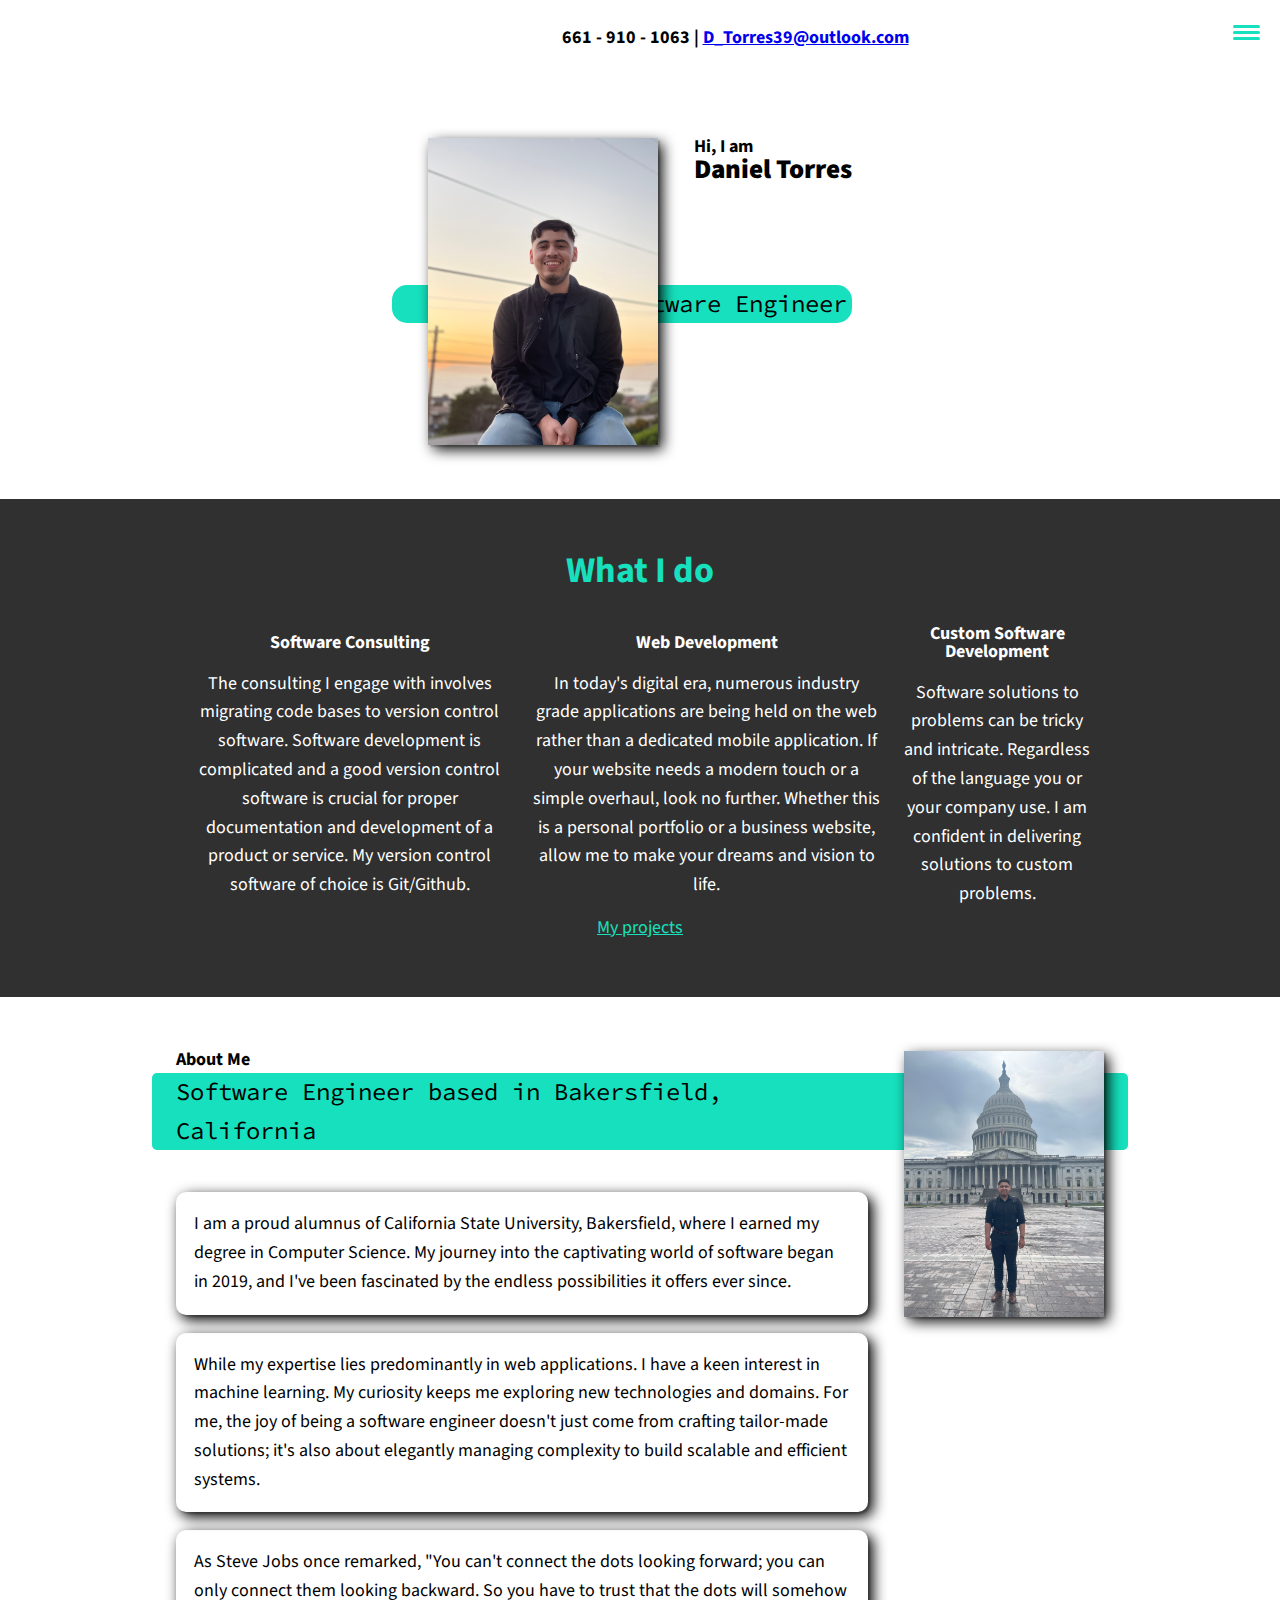
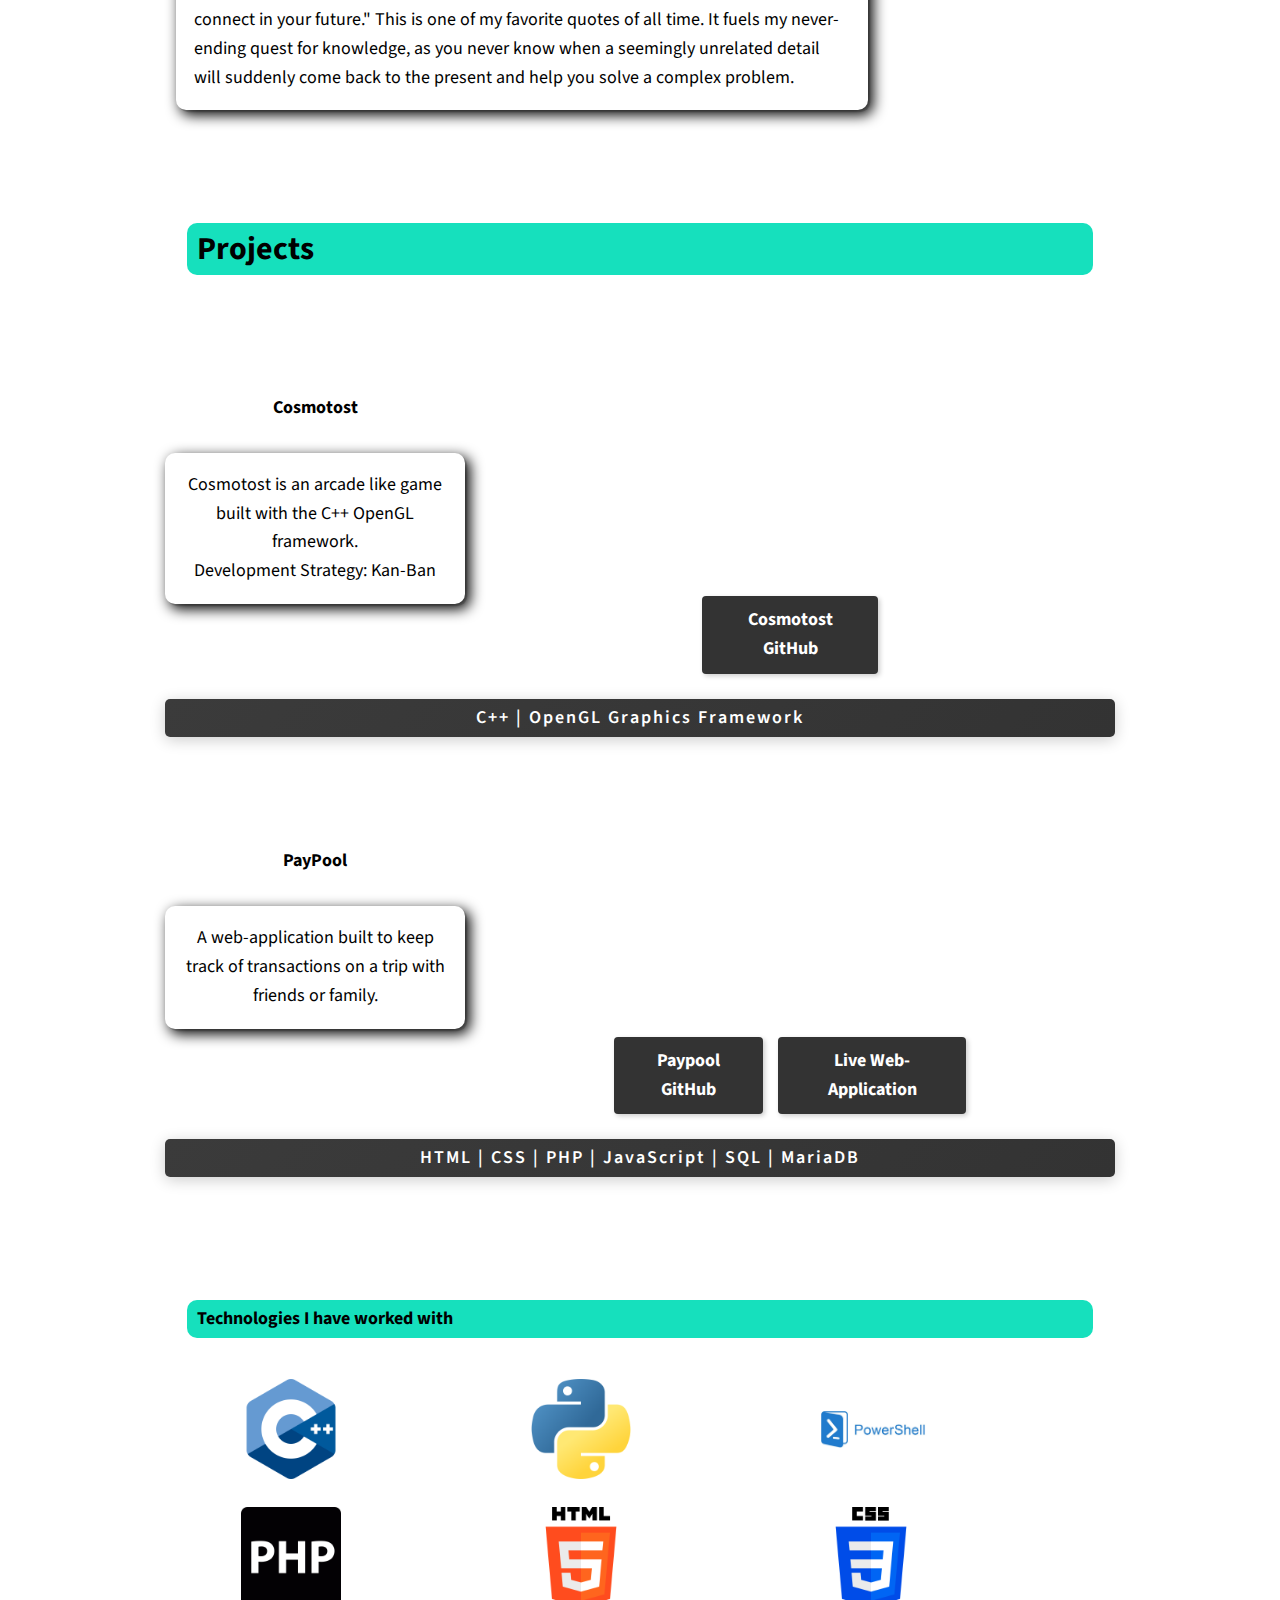
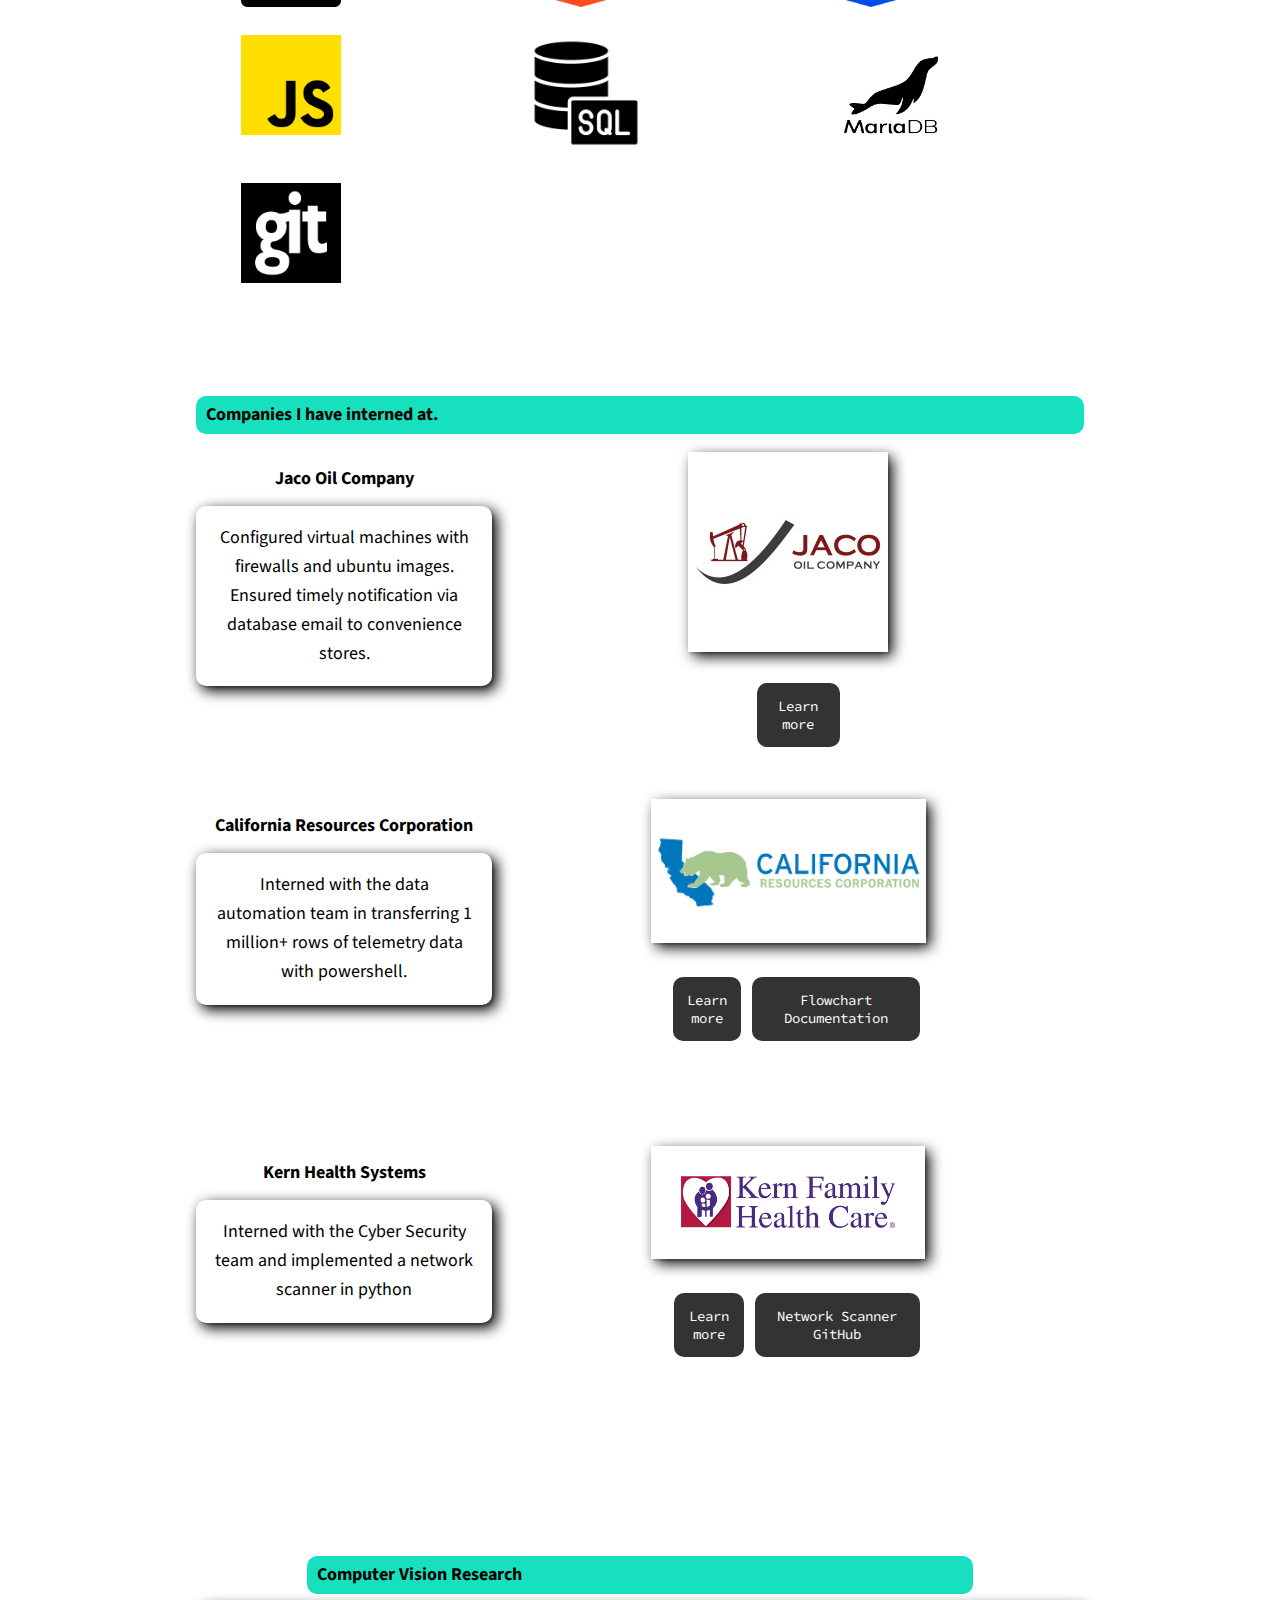
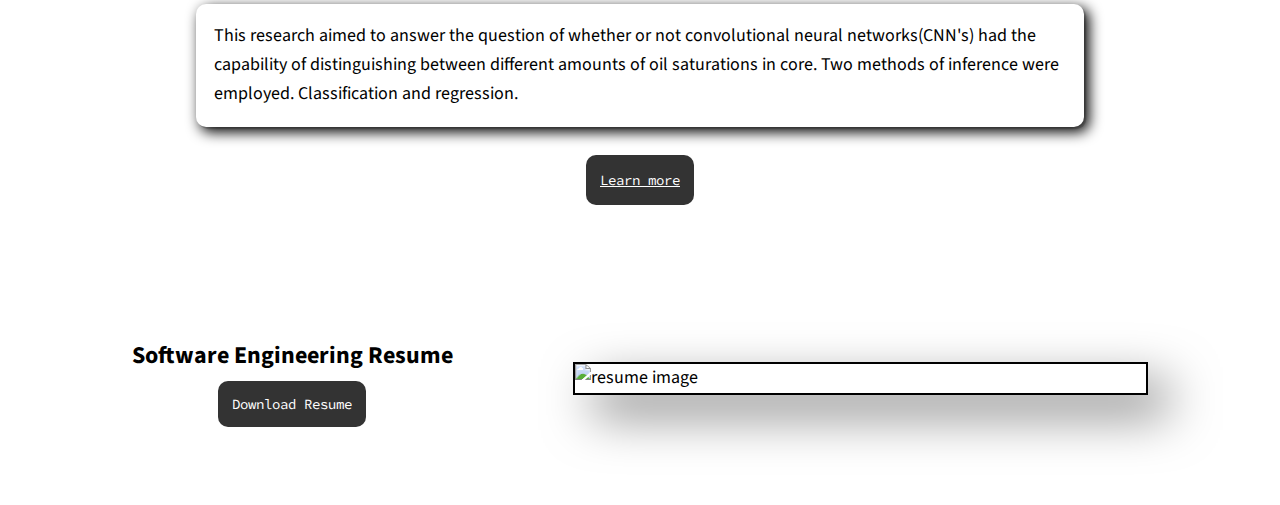
==== index.html @ 6868b9e8 "[Add]: technologies for paypool correction" ====
<!DOCTYPE html>

<html lang="en">
<head>
    <meta charset="UTF-8">
    <meta name="viewport" content="width=device-width, initial-scale=1.0">
    <title>Daniel's Portfolio</title>
    <link type="image/x-icon" rel="icon" href="./favicon-32x32.png" >
    <link href="https://unpkg.com/ionicons@4.5.10-0/dist/css/ionicons.min.css" rel="stylesheet">
    <link href="https://fonts.googleapis.com/css?family=Source+Code+Pro:400,900|Source+Sans+Pro:300,900&display=swap" rel="stylesheet">
    <link rel="stylesheet" href="https://cdnjs.cloudflare.com/ajax/libs/font-awesome/5.15.3/css/all.min.css">
    <link rel="stylesheet" href="./assets/css/styles.css" />
</head>
<body>

    <header>
        <div class="social-media-links">
            <a href="https://github.com/dantor09"><i class="ionicon ion-logo-github"></i></a>
            <a href="https://twitter.com/dtorres_39/"><i class="ionicon ion-logo-twitter"></i></a>
            <a href="https://www.linkedin.com/in/dtorres09/"><i class="ionicon ion-logo-linkedin"></i></a>
        </div>
        
        <p><b>661 - 910 - 1063 | <a href="mailto:D_Torres39@outlook.com" class="footer__link">D_Torres39@outlook.com</a> </b></p>

        <button class="nav-toggle" aria-label="toggle navigation">
            <span class="hamburger"> </span>
        </button>

        <nav class="nav">
            <ul class="nav__list">
                <li class="nav__item">
                    <a class="nav__link"  href="#home">Home</a>
                </li>
                <li class="nav__item">
                    <a class="nav__link"  href="#services">Services</a>
                </li>
                <li class="nav__item">
                    <a class="nav__link" href="#about" >About me</a>
                </li>
                <li class="nav__item">
                    <a class="nav__link" href="#work">Projects</a>
                </li>
                <li class="nav__item">
                    <a class="nav__link" href="#technologies">Technologies</a>
                </li>
                <li class="nav__item">
                    <a class="nav__link" href="#companies">Companies I have interned at</a>
                </li>
                <li class="nav__item">
                    <a class="nav__link"  href="#resume">Resume</a>
                </li>
            </ul>
        </nav>
    </header>
    <!--<i class="fa-brands fa-connectdevelop"></i>-->
    <section class="intro" id="home">
        <!-- The double hyphen means that this is a modifier class, meaning it will modify the section title to be a bit different from the default section title-->
        <h1 class="section__title section__title--intro">
            Hi, I am <strong>Daniel Torres</strong>
        </h1>
        <p class="section__subtitle section__subtitle--intro">Software Engineer</p>
        <img class="intro__img" src="./assets/images/me/daniel_beach.jpg" alt="Daniel Torres photo">
    </section> 

    <!-- My services-->
    <section class="my-services" id="services">
        <h2 class="section__title section__title--services" >What I do</h2>
        <div class="services">
            <div class="service">
                <h3>Software Consulting</h3>
                <p>The consulting I engage with involves migrating code bases to version control software. Software development is complicated and a good version control software is crucial for proper documentation and development of a product or service. My version control software of choice is Git/Github.</p>
            </div> <!-- / service -->

            <div class="service">
                <h3>Web Development</h3>
                <p>In today's digital era, numerous industry grade applications are being held on the web rather than a dedicated mobile application. If your website needs a modern touch or a simple overhaul, look no further. Whether this is a personal portfolio or a business website, allow me to make your dreams and vision to life.</p>
            </div> <!-- / service -->

            <div class="service">
                <h3>Custom Software Development</h3>
                <p>Software solutions to problems can be tricky and intricate. Regardless of the language you or your company use. I am confident in delivering solutions to custom problems.</p>
            </div> <!-- / service -->
        </div> <!-- / services-->
        <a href="#work" class="btn">My projects</a>
    </section>

    <!-- About me-->
    <section class="about-me" id="about">
        <h1 class="section__title section__title--about">About Me</h1>
        <p class="section__subtitle section__subtitle--about">Software Engineer based in Bakersfield, California</p>

        <!-- In order to create one row, we included the p tags in a wrapper. When displayed onto the web page, this will ensure that we do not have more rows than needed.-->
        <div class="about-me__body">
            <p class="text-block">I am a proud alumnus of California State University, Bakersfield, where I earned my degree in Computer Science. My journey into the captivating world of software began in 2019, and I've been fascinated by the endless possibilities it offers ever since.</p>
            <p class="text-block">While my expertise lies predominantly in web applications. I have a keen interest in machine learning. My curiosity keeps me exploring new technologies and domains. For me, the joy of being a software engineer doesn't just come from crafting tailor-made solutions; it's also about elegantly managing complexity to build scalable and efficient systems.</p>
            <p class="text-block">As Steve Jobs once remarked, "You can't connect the dots looking forward; you can only connect them looking backward. So you have to trust that the dots will somehow connect in your future." This is one of my favorite quotes of all time. It fuels my never-ending quest for knowledge, as you never know when a seemingly unrelated detail will suddenly come back to the present and help you solve a complex problem.</p>
        </div>
        <img class="about-me__img" src="./assets/images/me/daniel_capitol.jpg" alt="Daniel at the U.S Capitol">
    </section>

    <!-- My work -->
    <section class="my-work" id="work">
        <h1 class="section__title green-background">Projects</h1>
        <br>
        <div class="project project__1">
            <div class="project__intro">
                <h2>Cosmotost</h2>
                <p class="text-block"> Cosmotost is an arcade like game built with the C++ OpenGL framework. <br>Development Strategy: Kan-Ban</p> 
            </div>
            <div class="projects__video"> 
                <iframe width="400" height="250" src="https://www.youtube.com/embed/Ex3kQ7ySc04?si=LQZz8gKRvPlo8nUp" title="YouTube video player" frameborder="0" allow="accelerometer; autoplay; clipboard-write; encrypted-media; gyroscope; picture-in-picture; web-share" allowfullscreen></iframe>
                <div class="project-links">
                <a href="https://github.com/dantor09/cosmotost" id="github-button">Cosmotost GitHub</a>   
                </div>
            </div>
            <div class="stack_used">
                <h3>C++ | OpenGL Graphics Framework</h3>
            </div>
            
        </div>
        <div class="project project__2">
            <div class="project__intro">
                <h2>PayPool</h2>
                <p class="text-block"> A web-application built to keep track of transactions on a trip with friends or family. </p> 
            </div>
            <div class="projects__video"> 
                <iframe width="400" height="250" src="https://www.youtube.com/embed/aFXD0BD_QRE?si=KpkBhHyQd44Cowi1" title="YouTube video player" frameborder="0" allow="accelerometer; autoplay; clipboard-write; encrypted-media; gyroscope; picture-in-picture; web-share" allowfullscreen></iframe>
                <div class="project-links">
                    <a href="https://github.com/dantor09/Paypool" id="github-button">Paypool GitHub</a>      
                    <a href="https://artemis.cs.csub.edu/~dtorres/Paypool/signup.php" id="link-button">Live Web-Application</a>      
                </div>
            </div>
            <div class="stack_used">
                <h3>HTML | CSS | PHP | JavaScript | SQL | MariaDB</h3>
            </div>
        </div>
    </section>

    <section class="my-technologies" id="technologies">
        <h1 class="section__title green-background">Technologies I have worked with</h1>
        <div class="my-technologies__images">
            <img  id="c-image" src="./assets/images/technologies/c.png" alt="C++ logo">
            <img id="python-image" src="./assets/images/technologies/python.png" alt="Python logo">
            <img id="powershell-image" src="./assets/images/technologies/powershell.png" alt="Maria DB logo">
            <img id="php" src="./assets/images/technologies/php.png" alt="PHP logo">
            <img id="html-image" src="./assets/images/technologies/html.png" alt="HTML logo">
            <img id="css-image" src="./assets/images/technologies/css.png" alt="CSS logo">
            <img id="java-image" src="./assets/images/technologies/javascript.png" alt="javascript logo">
            <img id="sql" src="./assets/images/technologies/sql.png" alt="SQL logo">
            <img id="mariadb" src="./assets/images/technologies/mariadb.png" alt="Maria DB logo">
            <img id="git" src="./assets/images/technologies/git.png" alt="git logo">
        </div>
    </section>
    
    <section class="intern-companies" id="companies">
        <h2 class="section__title green-background">Companies I have interned at.</h2>
        <div class="companies">
            <div class="company jaco">
                <div class="company__text">
                    <h2>Jaco Oil Company</h2>
                    <p class="text-block">Configured virtual machines with firewalls and ubuntu images. Ensured timely notification via database email to convenience stores.</p>
                </div>
                <div class="company__image">
                    <img src="./assets/images/internships/jaco_logo.png" alt="Jaco oil logo">
                    <div class="links">
                        <a href="./pages/jaco.html"><button class="company__button">Learn more</button></a>
                    </div>
                </div>    
            </div>
            <div class="company CRC">
                <div class="company__text">
                    <h2> California Resources Corporation</h2>
                    <p class="text-block">Interned with the data automation team in transferring 1 million+ rows of telemetry data with powershell.</p>
                </div>
                <div class="company__image">
                    <img src="./assets/images/internships/CRC.png" alt="CRC logo">
                    <div class="links">
                        <a href="./pages/crc.html"><button class="company__button">Learn more</button></a>
                        <a href="./assets/images/data_automation_flow_chart.pdf" download="./assets/images/data_automation_flow_chart.pdf"><button class="data-automation-documentation__button">Flowchart Documentation</button></a>
                    </div>
                </div>    
            </div>

            <div class="company kern">
                <div class="company__text">
                    <h2>Kern Health Systems</h2>
                    <p class="text-block">Interned with the Cyber Security team and implemented a network scanner in python</p>
                </div>
                <div class="company__image">
                    <img src="./assets/images/internships/kern.png" alt="kern logo">
                    <div class="links">
                        <a href="./pages/kern.html"><button class="company__button">Learn more</button></a>
                        <a href="https://github.com/dantor09/Network-Scanner"><button class="network-scanner-github__button">Network Scanner GitHub</button></a>
                    </div>
                </div>    
            </div>
        </div>
    </section>

     <!-- My work -->
    <section class="my-research" id="research">
        <h2 class="section__title green-background">Computer Vision Research</h2>
        <p class="section__subtitle text-block">This research aimed to answer the question of whether or not convolutional neural networks(CNN's) had the capability of distinguishing between different amounts of oil saturations in core. Two methods of inference were employed. Classification and regression.</p>
        <a class="button research-button" href="./pages/research.html">Learn more</a>
    </section>

    <section class="my-resume" id="resume">
        <div class="resume__title">
            <p class="resume__text">Software Engineering Resume</p>
            <a class="resume__link" href="./assets/images/software_engineering_resume.pdf" download="./assets/images/master_software_engineering_resume">
                <button class="resume__button">Download Resume</button>
            </a>
        </div>
        <img class="resume__image" src="./assets/images/software_engineering_resume.pdf" alt="resume image">
    </section>
    <script src="./assets/js/index.js"> </script>
</body>
</html>
---- assets/css/styles.css ----
*,
*::before,
*::after {
    box-sizing: border-box;
}

/*Custom Properties*/
:root {
    --ff-primary: 'Source Sans Pro', sans-serif; 
    --ff-secondary: 'Source Code Pro', monospace; 

    --fw-reg: 300;
    --fw-bold: 900;

    --clr-light:#fff;
    --clr-dark: #303030;
    --clr-accent: #16e0bd;

    --fs-h1: 3rem;
    --fs-h2: 2.25rem;
    --fs-h2-3: 2rem ;
    --fs-h3: 1.25rem;
    --fs-body: 1rem;

    --bs: 0.25em 0.25em 0.75em rgba(0,0,0,25),
          0.125em 0.125em rgba(0,0,0,.15);
}

@media (min-width: 800px) {
    :root {
        --fs-h1: 5.5rem;
        --fs-h2: 3.75rem;
        --fs-h2-3: 2rem ;
        --fs-h3: 1.5rem;
        --fs-body: 1.125rem;
    }
}
/*General styles*/

html {
    scroll-behavior: smooth;
}
body {
    margin: 0;
    font-family: var(--ff-primary);
    font-size: var(--fs-body);
    line-height: 1.6;
}
img {
    display: block;
    max-width: 100%;
}
strong {
    font-weight: var(--fw-bold);
    font-size: 1.5em;
}

/*Typography*/

h1,h2,h3 {
    line-height: 1;
    margin:0;
}

h1 { font-size: --var(--fs-h1);}
h2 { font-size: --var(--fs-h2);}
h3 { font-size: --var(--fs-h3);}

p {
    margin-bottom: 5px;
}
.section__title {
    margin-bottom: .25em;
}
.section__title-intro {
    font-weight: var(--fw-reg);
}

/* So that the name always ends up on it's own line*/
.section__title--intro strong {
    display: block;
}
.section__subtitle {
    margin: 0;
    font-size: var(--fs-h3);
}

.section__subtitle--intro,
.section__subtitle--about {
    background: var(--clr-accent);
    font-family: var(--ff-secondary);
    margin-bottom: 1em;
    border-radius: 5px;
    padding: 0 5px;
}

section {
    padding: 3em 2em;
}

.intro {
    position: relative;
}

.intro__img {
    box-shadow: var(--bs)
}
.section__subtitle--intro {
    display: inline-block;
}


/*Navigation*/
header {
    display: flex;
    justify-content: center;
    padding: 1em;
}
header > p {
    margin-top: 6px;
}
.social-media-links {
    display: flex;
    justify-content: center;
    padding: 0;
    margin-right: 10px;
}
.nav {
    position: fixed;
    background: var(--clr-dark);
    color: var(--clr-light);
    top: 0;
    left:0;
    right: 0;
    bottom: 0;
    z-index: 100;

    transform: translateX(100%);
    transition: transform 250ms cubic-bezier(.5,0,1);
}

.nav__list {
    list-style: none;
    display: flex;
    justify-content: flex-start;
    align-items: center;
    flex-direction: column;
    height: 100%;
    margin: 0;
    padding: 0;
}
.nav__link {
    color: inherit;
    font-weight: var(--fw-bold);
    font-size: var(--fs-h3);
    text-decoration: none;
}
.nav__link:hover {
    color: var(--clr-accent);
}

/* hamburger, this will be done the more complicated way to be able to make all the pieces more animatable*/

.nav-open .nav{
    transform: translateX(0);
}

/*This will ensure that the hamburger stays within sight when clicking on the jumping links*/
.nav-open .nav-toggle{
    position: fixed;
}

/*turn the hamburger .625turn*/
.nav-open .hamburger {
    transform: rotate(.625turn);
}
/*Rotate the burger before 90deg and translate -6px*/
.nav-open .hamburger::before {
    transform: rotate(90deg) translateX(-6px);
}
/*Make the burger after, completely transparent making it invisible*/
/*This series of transformations will make an X*/
.nav-open .hamburger::after {
    opacity: 0;
}
.nav-toggle {
    padding: .5em;
    background: transparent;
    border: 0;
    cursor: pointer;
    position: absolute;
    right: 1em;
    top: 1.8em;
    z-index: 1000;
}
.hamburger {
    display: block;
    position: relative;
}
.hamburger,
.hamburger::before,
.hamburger::after {
    background-color: var(--clr-accent);
    width: 2em;
    height: 3px;
    border-radius: 1em;
    transition: transform 250ms ease-in-out
}

.hamburger::before,
.hamburger::after {
    content: '';
    position: absolute;
    left: 0;
    right: 0;
}
.hamburger::before {top: 6px;}
.hamburger::after {bottom: 6px;}

/*My services section*/

.my-services {
    background-color: var(--clr-dark);
    background-image: url(https://i.ytimg.com/vi/QXGnoFkjLBs/maxresdefault.jpg);
    background-repeat: no-repeat;
    background-blend-mode: darken;
    background-size: cover;
    text-align: center;
    color: var(--clr-light);
}

.services {
    display: flex;
    flex-flow: row nowrap;
    justify-content: center;
    align-items: center;
    column-gap: 20px;
    max-width: 75%;
    margin: 0 auto;
}
.services > .service > * {
    color: white;
}
.my-services .section__title--services {
    display: flex;
    color: var(--clr-accent);
    justify-content: center;
    font-size: 2em;
    margin-bottom: 1em;
}
.my-services > a {
    display: flex;
    color: var(--clr-accent);
    justify-content: center;
    padding: 0px 200px;
}

/*About me section */

/*The about me section is a good way to center content in a page in reference to it's parent container. The below code means to have about me section max out at 1000px in width and centering it with margin 0 auto; */
.about-me {
    max-width: 1000px;
    /*The margin is 0 vertically, meaning the top and the bottom of the section has 0 margin, but the horizontal is auto. This means that the container or element will be centered horizontally within its parent container. This has no effect on the kind of display the elements exert*/
    margin: 0 auto;
}

.text-block {
    box-shadow: var(--bs);
    padding: 1em;
    border-radius: 10px;
}
@media (min-width: 600px) {
    .about-me {
        display: grid;
        grid-template-columns: 1fr 200px;
        
        grid-template-areas:
        "title img"
        "subtitle img"
        "text img";
        grid-column-gap: 2em;
    }
    .about-me__img {
        box-shadow: var(--bs);
    }
    .section__title--about {
        grid-area: title;
    } 
    .section__subtitle--about {
        grid-column: 1 / -1;
        grid-row: 2;
        position: relative;
        /* left: -1em is so that the green part is sticking out */
        left: -1em;
        width: calc(100% + 2em);
        /*The padding on the left is so that the text lines up with the main text in our portfolio website*/
        padding-left: 1em;
        /*by having this padding on the right, this is going to ensure
          that the text never goes behind the image and wraps when needed*/
        padding-right: calc(200px + 4em) 
    }
    .about-me__img {
        /* Start at the top and end at the end of the rows automatically*/
        grid-row: 1 / -1;
        grid-column: 2;
        position: relative;
    }
    /*Introduction section*/
    .intro {
        display: grid;
        width: min-content;
        margin: 0 auto;
        grid-column-gap: 2em;
        grid-template-areas:
        "img ."
        "img .";
        grid-template-columns: min-content max-content;
    }
    .intro__img {
        grid-area: img;
        min-width: 230px;
        position:relative;
        z-index: 2;
    }
    .section__subtitle--intro {
        align-self: start;
        /*Stretch from one end to the other*/
        grid-column: -1 / 1;
        grid-row: 2;
        text-align: right;
        position: relative;
        left: -1.5em;
        width: calc(100% + 1.5em);
        border-radius: 15px;
    }
}

nav {
    display: flex;
    justify-content: center;
    background-color: #19212e;
    padding: 10px 0;
}
nav > ul {
    list-style-type: none;
}
nav a {
    display: block;
    padding: 8px 16px;
    transition: background-color 0.4s ease; 
}
nav a:hover {
    background-color: #7e7e7e;
}


.my-work > * {
    color: black;
}
.my-work {
    display: flex;
    flex-flow: column nowrap;
    align-items: center;
    background-color:#ffffff;
    gap: 10px;
}
.my-work .section__title {
    font-size: var(--fs-h2-3);
}
/*My technologies*/
.green-background{
    background-color: #16e0bd;
    padding: 10px;
    width: 75%;
    margin: 0 auto;
    border-radius: 10px;;
}
.my-technologies__images {
    display: grid;
    grid-template-columns: repeat(3, 1fr);
    gap: 1em;
    max-width: 75%;
    margin: 0 auto;
    margin-top: 2em;
    padding-left: 3em;
}
.center {
    text-align: center;
}
/*In order to contain the image inside of the given dimensions then 
  we use object-fit: contain;*/
.my-technologies__images > img {
    height: 110px;
    width: 100px;
    object-fit: contain;
}
#powershell-image {
    height: 110px;
    width: 110px;
}
#sql {
    height: 125px;
    width: 110px;
}
#mariadb {
    height: 130px;
    width: 140px;
}

/*Intern companies*/
.intern-companies {
    max-width: 75%;
    margin: 0 auto;
}
.intern-companies > .section__title {
    width: 100%;
}
.company {
    display: grid;
    grid-template-columns: 1fr 2fr;
    margin: 1.5em auto;
}
.companies {
    display: flex;
    flex-flow: column nowrap;
    align-items: center;
    row-gap: 1em;
}
.companies div:first-of-type {
    margin-top: 1em;
}
.company__text {
    text-align: center;
}
.company__image {
    display: flex;
    flex-flow: column nowrap;
    align-items: center;
    height: 275px; 
    width: 275px;
    object-fit: contain;
    margin: 0px auto;
}
.company__image > img {
    margin-bottom: 10px;
    box-shadow: var(--bs);    
}
.kern img {
    padding: 30px;
}
.company__button {
    margin-left: 20%;
}
.my-research {
    display: flex; 
    flex-direction: column;
    align-items: center;
    max-width: 75%;
    margin: 0px auto;
}
.my-research > .section__subtitle {
    margin-top: 10px;
}
.my-research  > p {
    font-size: var(--fs-body)
}

/*section*/
.my-resume {
    display: flex;
    justify-content: center;
    align-items: center;
    gap: 10%;
}
.my-resume > img {
    box-shadow: 20px 20px 50px rgba(0,0,0,0.5);
}
.resume__title {
    display: flex;
    flex-flow: column nowrap;
    align-items: center;
    margin-bottom: 1em;
    font-size: x-large;
    font-weight: bold;
}
.resume__text {
    text-align: center;
}
.resume__image {
    border: 2px solid black;
    margin-bottom: 7px; 
    width: 100%;
    max-width: 575px;
}
.resume__button,
.research-button,
.company__button,
.network-scanner-github__button,
.data-automation-documentation__button {
    background-color: #333;
    padding: 1em 1em;
    color: white;
    font-family: var(--ff-secondary);
    border-radius: 10px;
    border: none;
    cursor: pointer;
    font-size: 14px;
    transition: background-color 0.3s;
    align-items: center;
}
.research-button {margin-top: 2em;}
.resume__button:hover {
    background-color: #555;
}

.project {
    display: grid;
    grid-template-columns: 300px minmax(400px,650px);
}
.project-links, .links {
    display: flex;
}

.project-links > a, .links > a {
    margin: 2%;
}
.project > .project__video {
    margin: auto 0;
}
.project__intro {
    display: flex;
    flex-flow: column nowrap;
    justify-content: center; /* Centers items vertically */
    align-items: center;
    gap: 1em; /* Adjust this value for desired spacing between items */
    text-align: center;
}
.projects__video {
    display: flex;
    flex-flow: column nowrap;
    justify-content: center; /* Centers items vertically */
    align-items: center;
    gap: 1em; /* Adjust this value for desired spacing between items */
}
.stack_used {
    grid-column: 1 / -1;
}
#link-button, #github-button {
    display: inline-block;
    padding: 10px 20px;
    background-color: #333;
    color: #fff;
    text-align: center;
    text-decoration: none;
    border-radius: 4px;
    font-weight: bold;
    box-shadow: 2px 2px 5px rgba(0, 0, 0, 0.2);
    transition: background-color 0.3s ease;
    margin-bottom: 10px
}
#github-button:hover, #link-button:hover {
    background-color: #555;
}

/*Contact Form*/

.contact-form {
    display: flex;
    justify-content: space-evenly;
    align-items: center;
    text-align: center;
    width: 75%;
    margin: 1em auto;
    border-radius: 20px;
    background-color: #333;
    padding: 1em;
}
.contact-form__container {
    width: 100%;
}
.contact-form__title {
    color: white;
}
form > * {
    margin: 1em;
    border-radius: 10px;
}
.form-control {
    width: 60%;
    border-bottom: solid black 1px;
}
input {
    height: 30px;
}

form .submit {
    background-color: rgb(255, 255, 255);
    color: rgb(0, 0, 0);
}

.ionicon{
    height: 90px;
    width: 90px;
    color: rgb(0, 0, 0);
    font-size: 30px;
    margin: 10px 30px;
}

@media (max-width: 1000px) {
    nav {
        flex-direction: column;
    }
    .my-resume {
        flex-flow: column nowrap;
    }
    .resume__image {
        width: 100%;
    }
    .contact-form {
        flex-flow: column nowrap;
    }
    .contact-form__title {
        margin-bottom: 1em;
    }
    .form-control {
        width: 100%;
    }
    .text-block {
        margin: 1em auto;
    }
    .project {
        display: flex;
        flex-flow: column nowrap;
        align-items: center;
    }
    .my-technologies__images {
        padding-left: unset;
    }
    .company {
        display: flex;
        flex-flow: column nowrap;
        align-items: center;
        gap: 20px;
    }
    .services {
        display: flex;
        flex-flow: column nowrap;
        justify-content: space-evenly;
        align-items: center;
        gap: 20px;
        max-width: 75%;
        margin: 0 auto;
    }
    .services .service {
        max-width: 100%;
        height: 250px;
    }
    .services .service {
        max-width: 100%;
    }
    .service > * {
        display: flex;
        justify-content: center;
    }
}
@media (max-width: 700px) {
    .contact-form {
        flex-direction: column;
        align-items: center;
    }
    form > * {
        margin: 1em auto;
    }
    
}


.stack_used {
    display: flex;
    flex-wrap: wrap;
    justify-content: center;
    align-items: center;
    background: linear-gradient(135deg, rgb(59, 59, 59) 0%, rgba(0, 0, 0, 0.8) 100%); /* Background gradient */
    padding: 10px;
    border-radius: 5px; 
    box-shadow: 0 3px 15px rgba(0, 0, 0, 0.2); 
    margin: 15px 0; /* Some space above and below the container */
}

.stack_used h3 {
    margin: 0;
    color: white;
    font-size: 18px;
    font-weight: 600; 
    letter-spacing: 2px; 
}
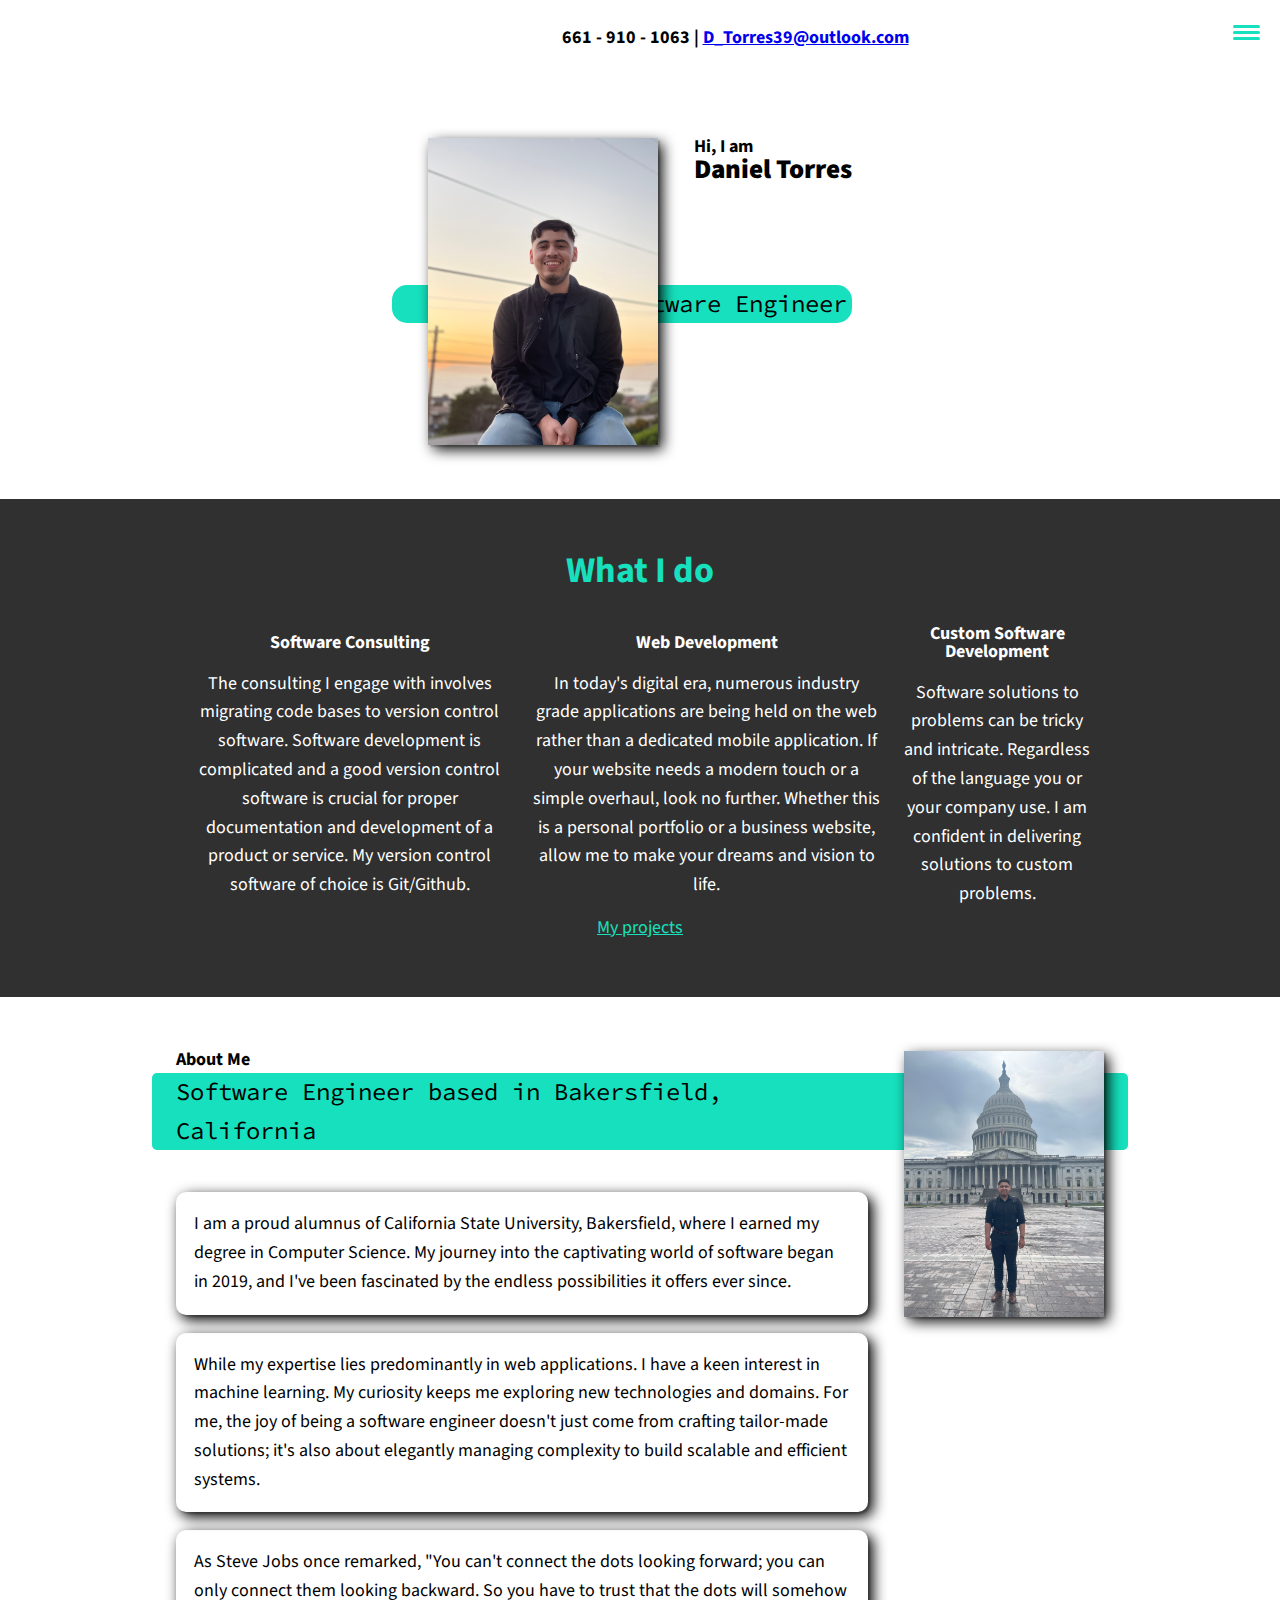
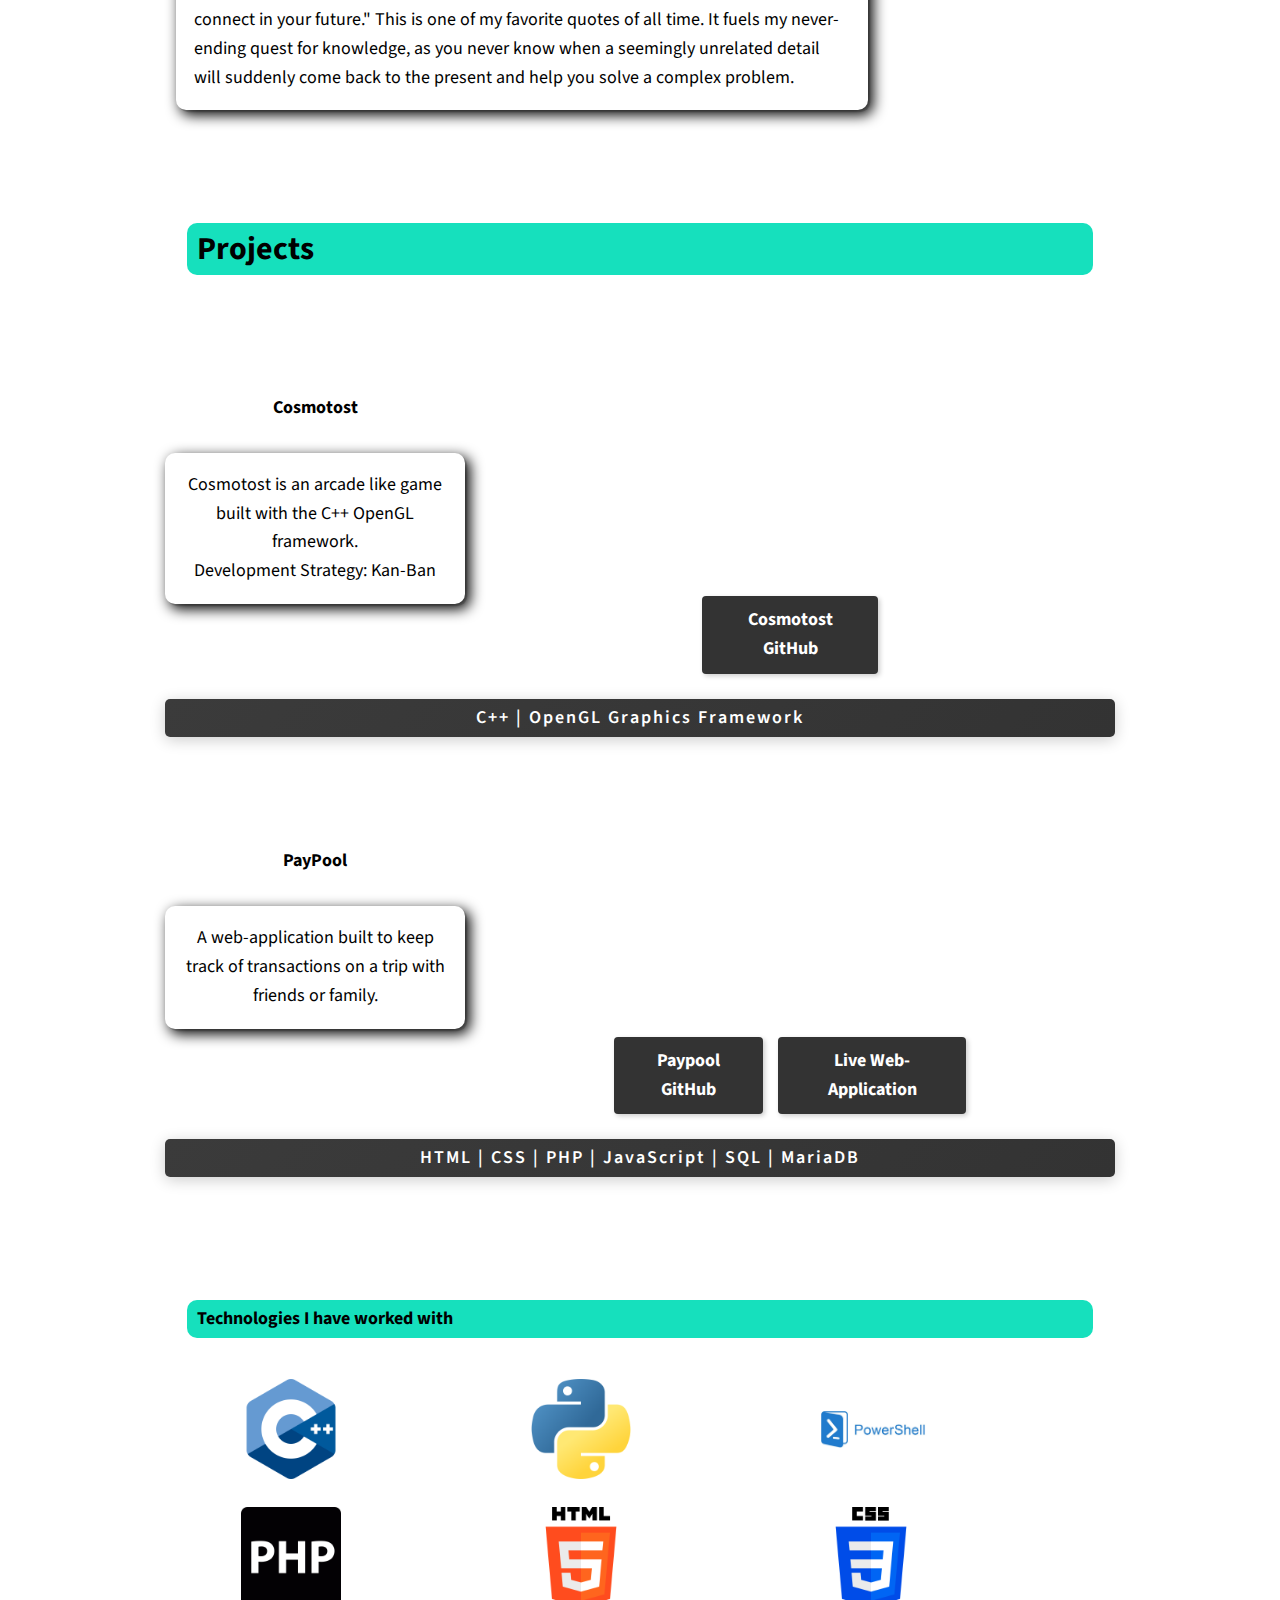
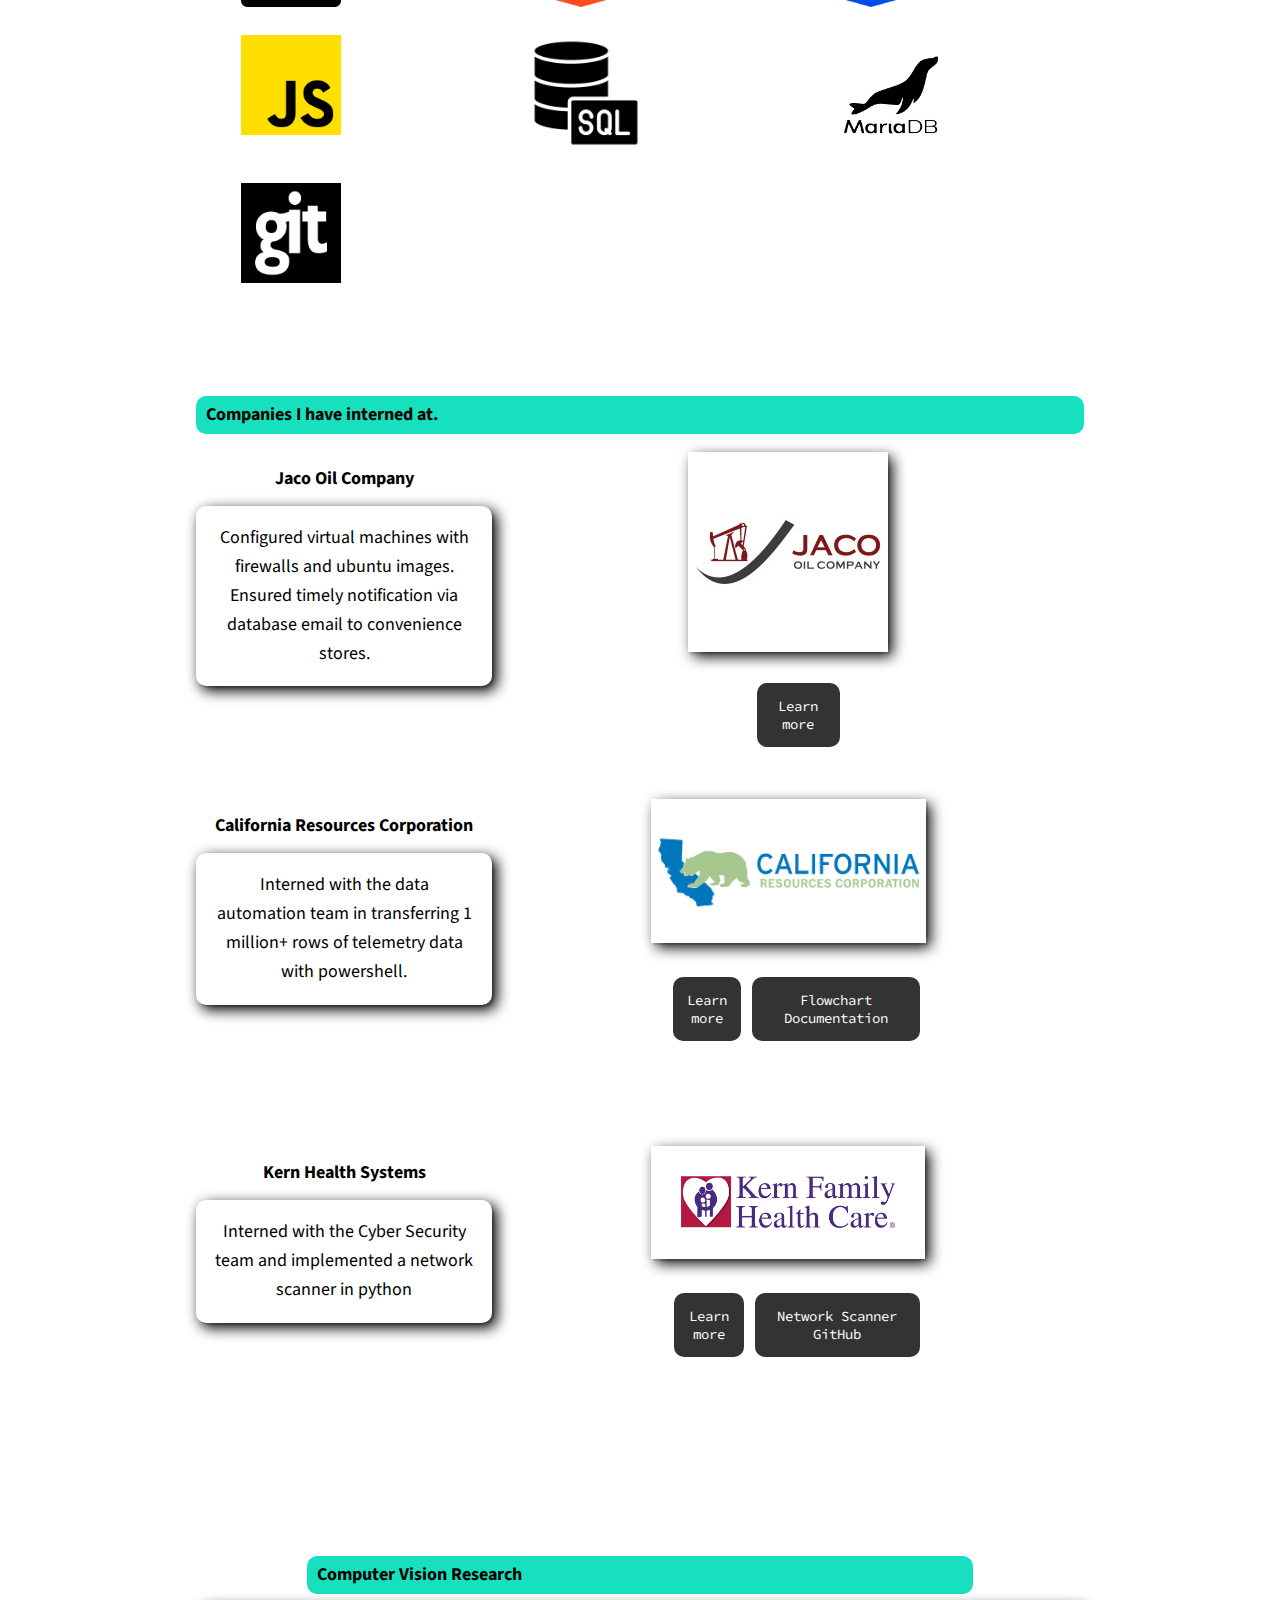
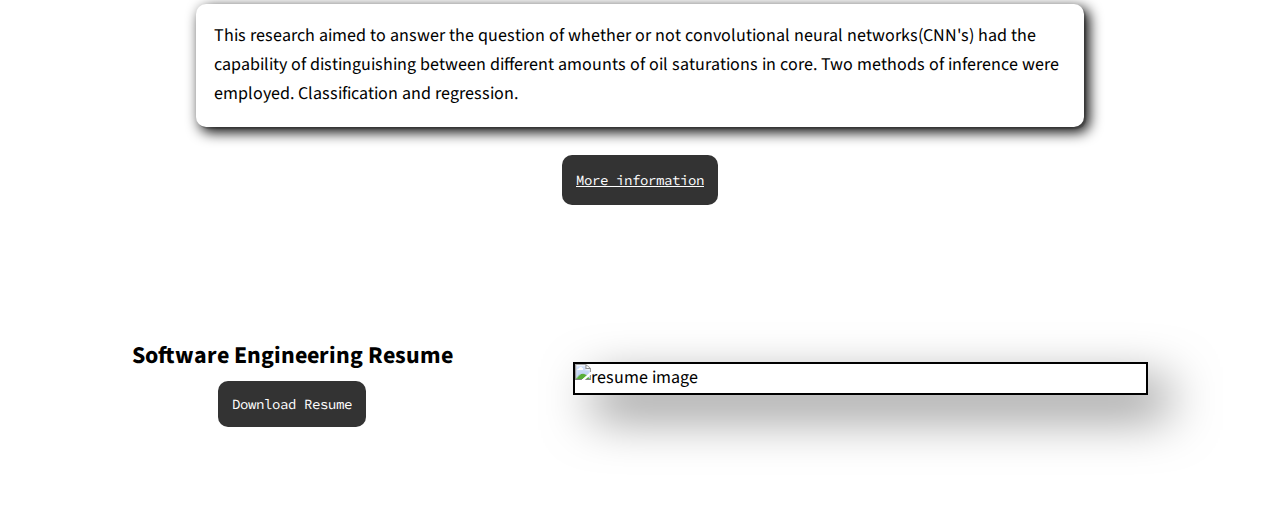
==== commit 340c8005: "[Add]: More information button content" ====
--- a/index.html
+++ b/index.html
@@ -201,7 +201,7 @@
     <section class="my-research" id="research">
         <h2 class="section__title green-background">Computer Vision Research</h2>
         <p class="section__subtitle text-block">This research aimed to answer the question of whether or not convolutional neural networks(CNN's) had the capability of distinguishing between different amounts of oil saturations in core. Two methods of inference were employed. Classification and regression.</p>
-        <a class="button research-button" href="./pages/research.html">Learn more</a>
+        <a class="button research-button" href="./pages/research.html">More information</a>
     </section>
 
     <section class="my-resume" id="resume">
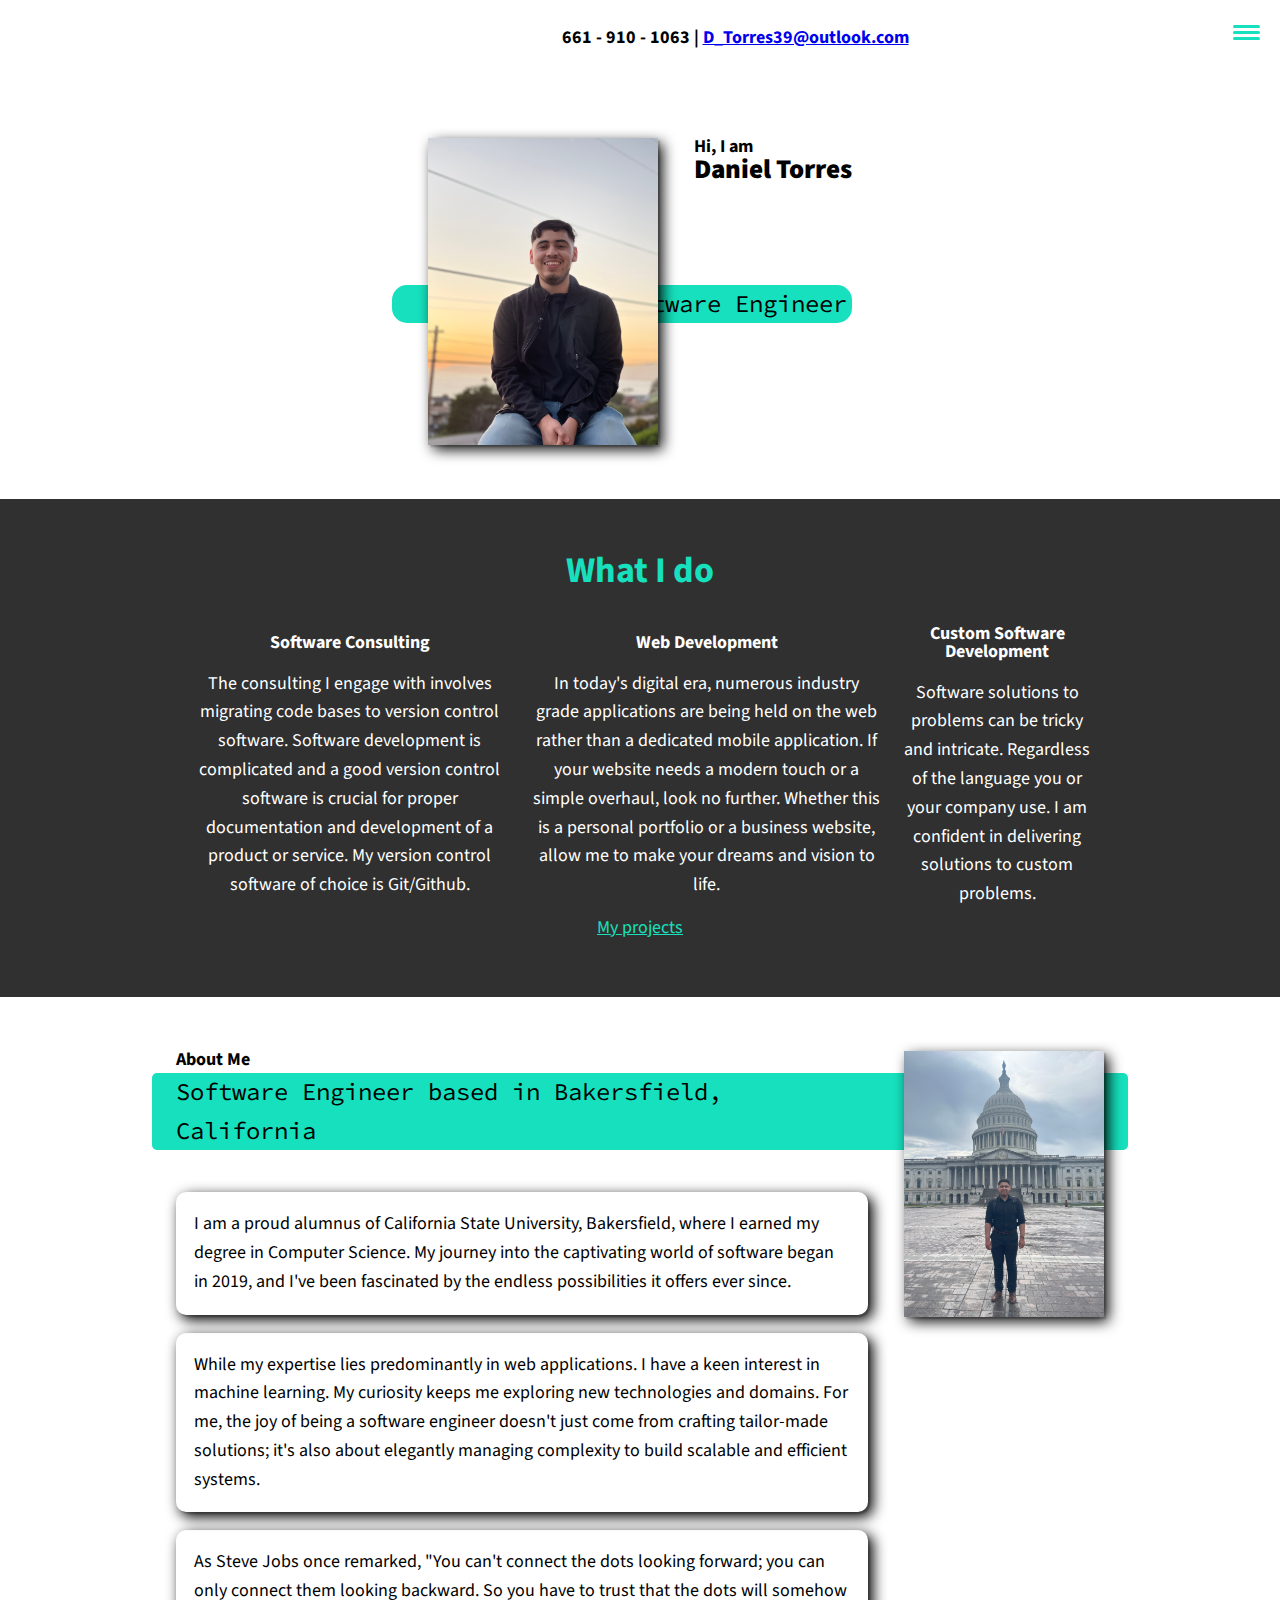
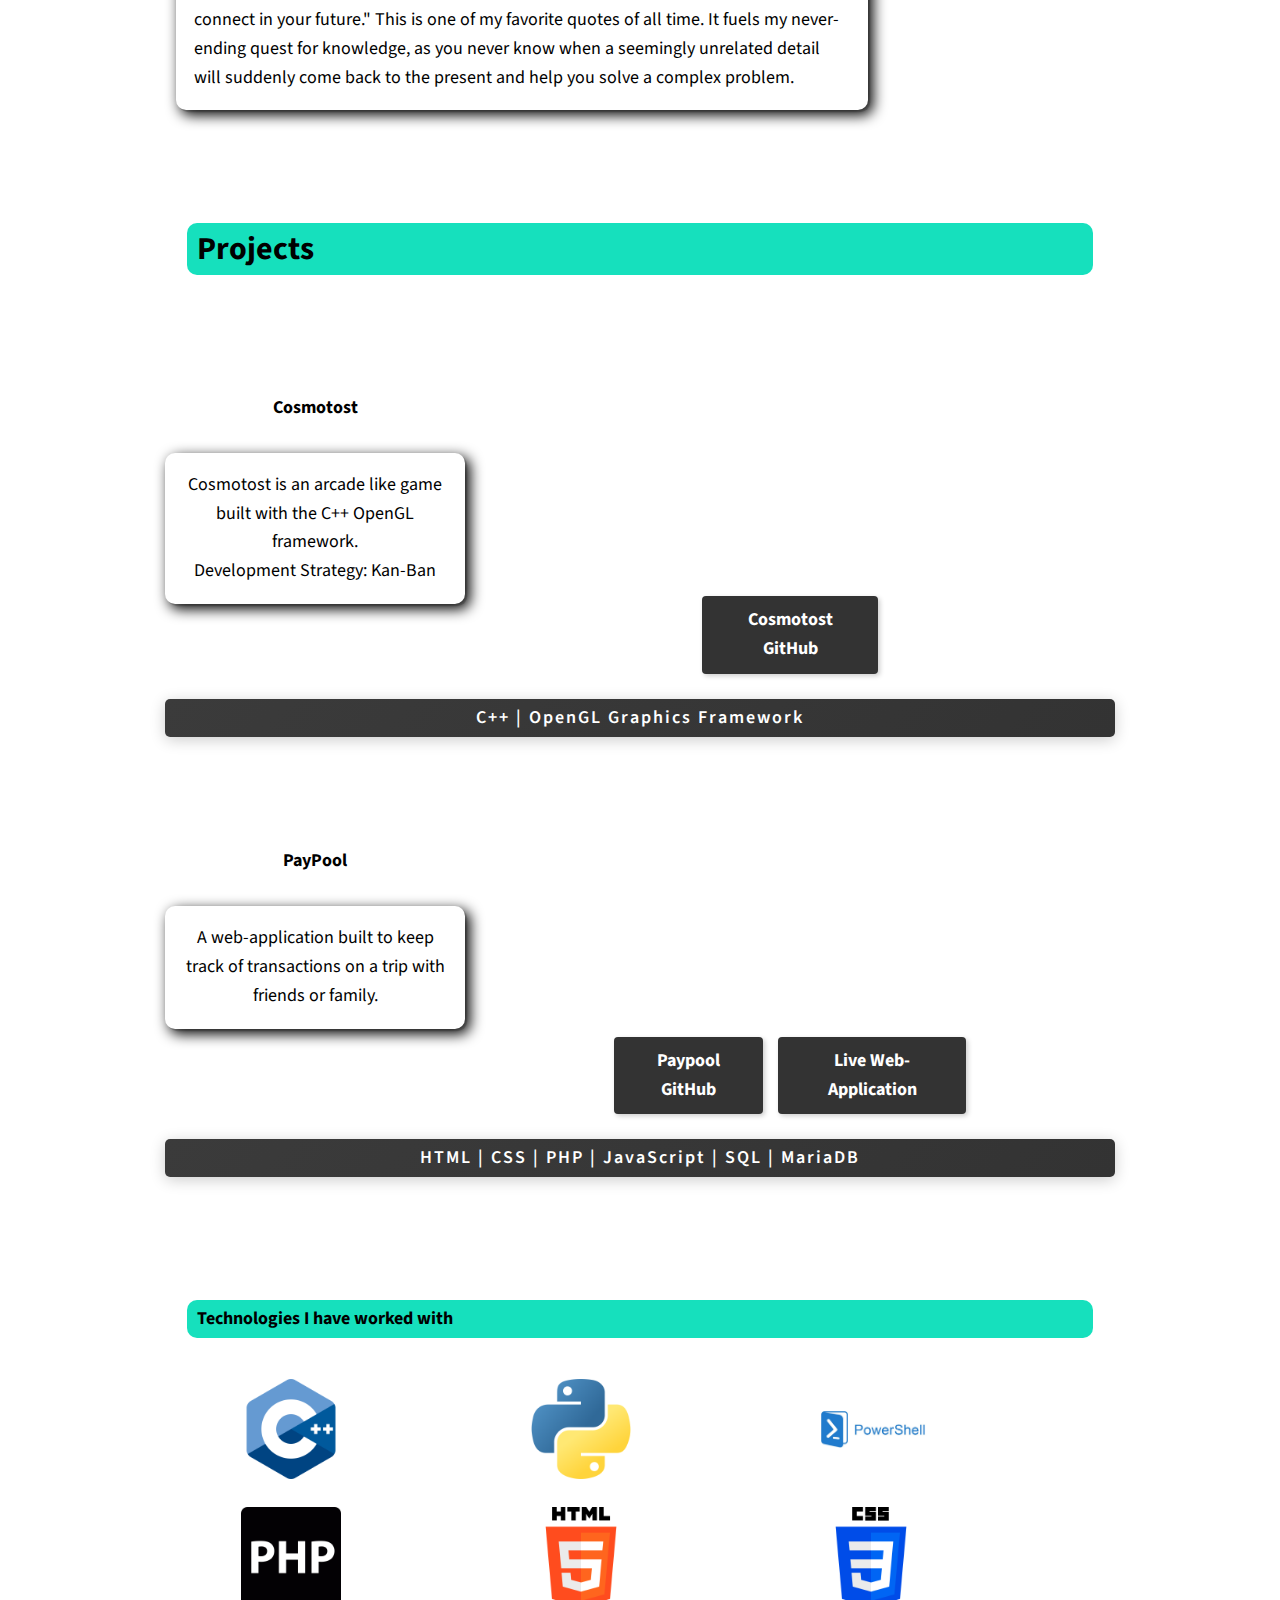
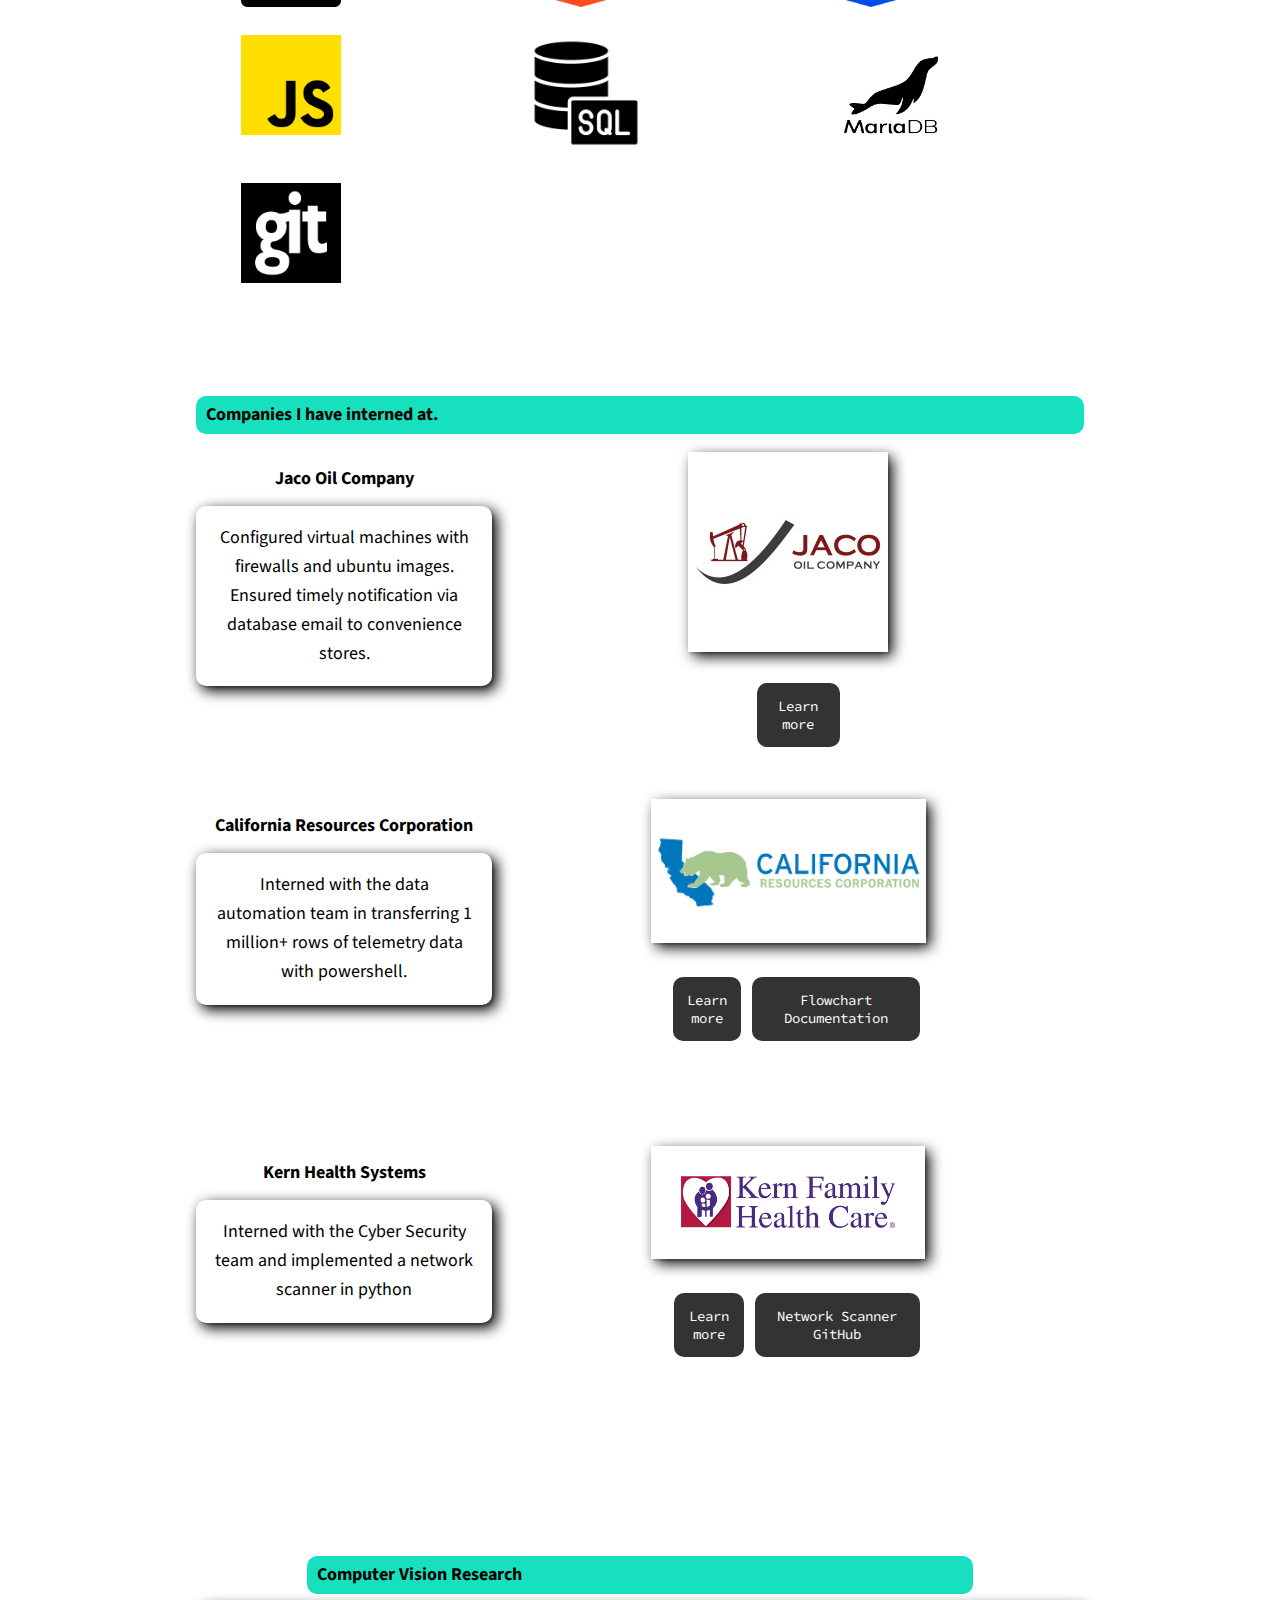
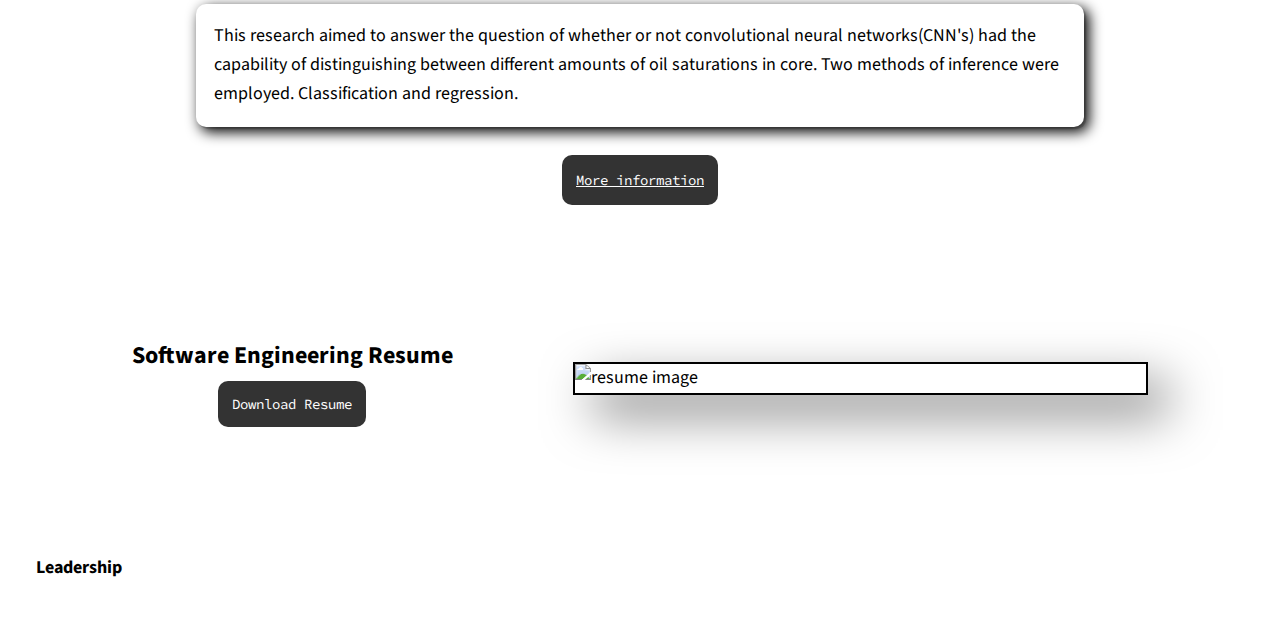
==== commit 6ccf52ef: "[Add]: leadership section" ====
--- a/index.html
+++ b/index.html
@@ -213,6 +213,10 @@
         </div>
         <img class="resume__image" src="./assets/images/software_engineering_resume.pdf" alt="resume image">
     </section>
+
+    <section class="Leadership"> 
+        <h1>Leadership</h1>
+    </section>
     <script src="./assets/js/index.js"> </script>
 </body>
 </html>
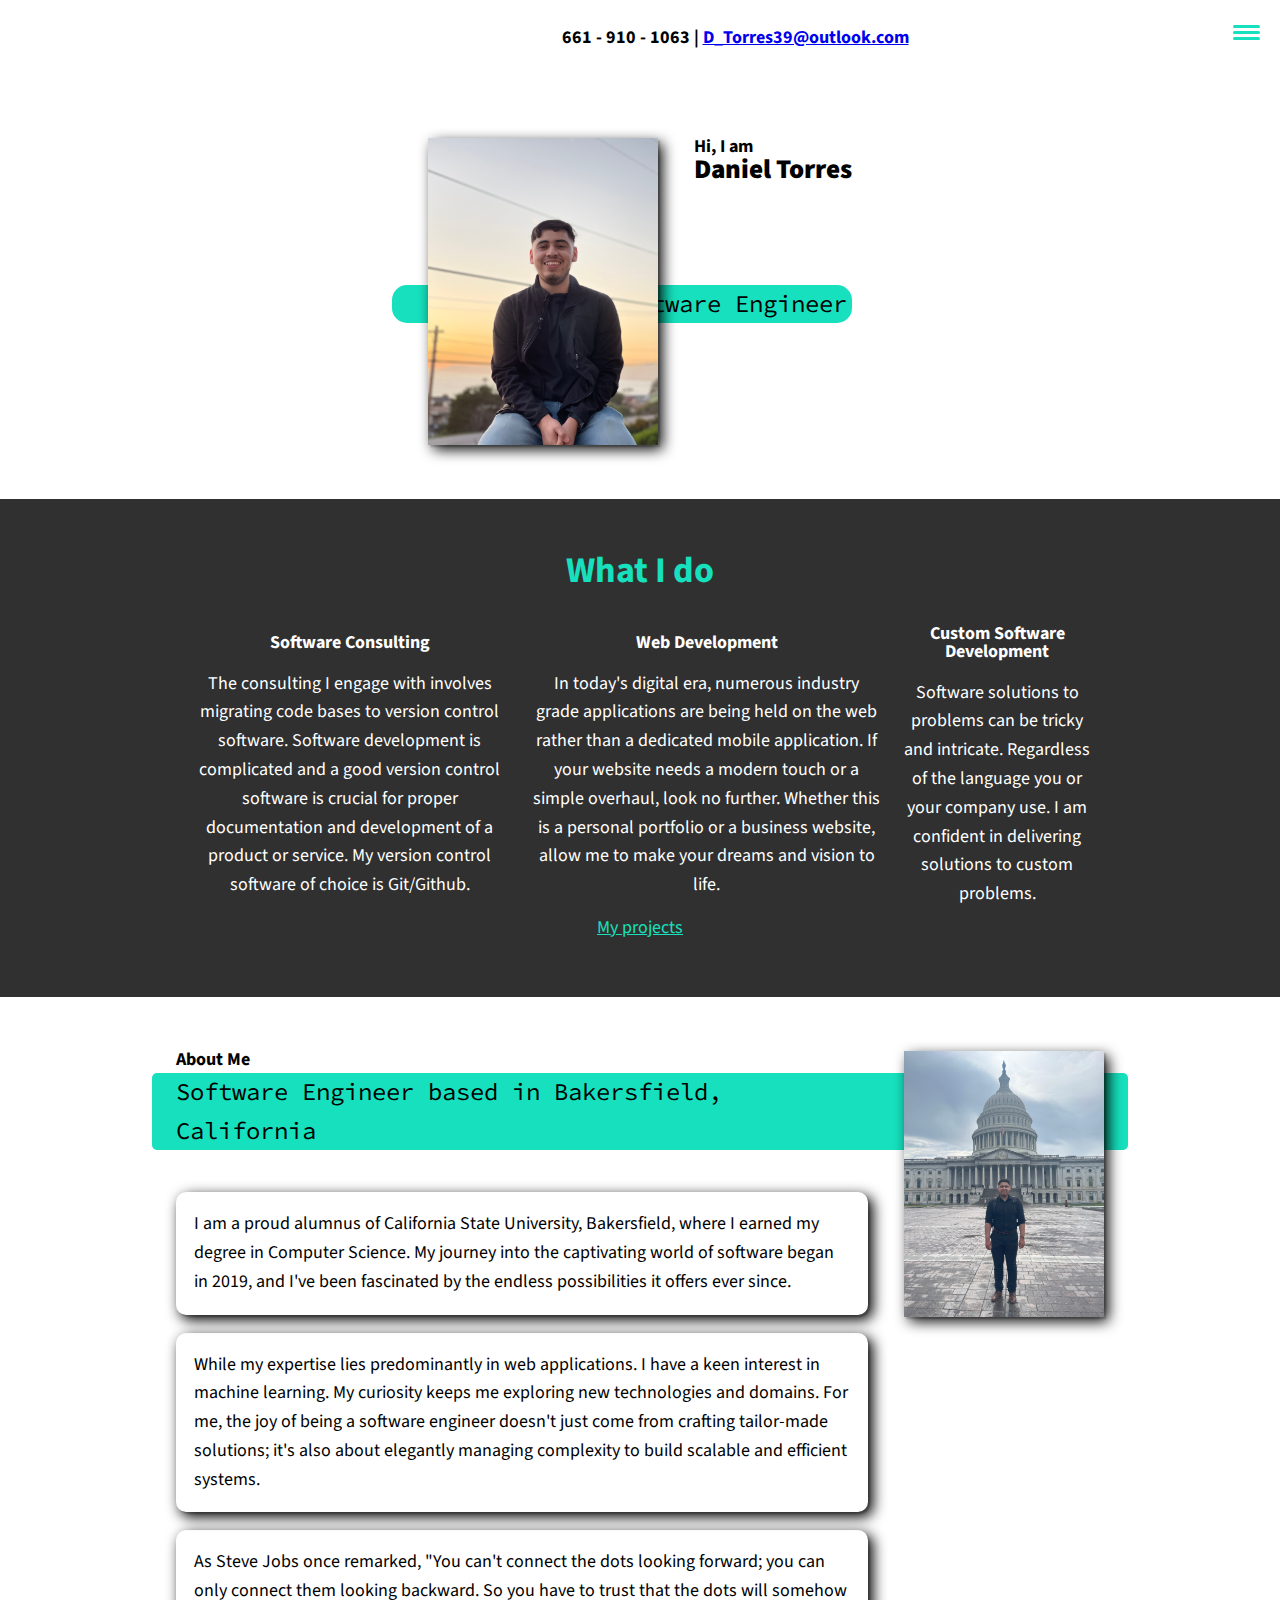
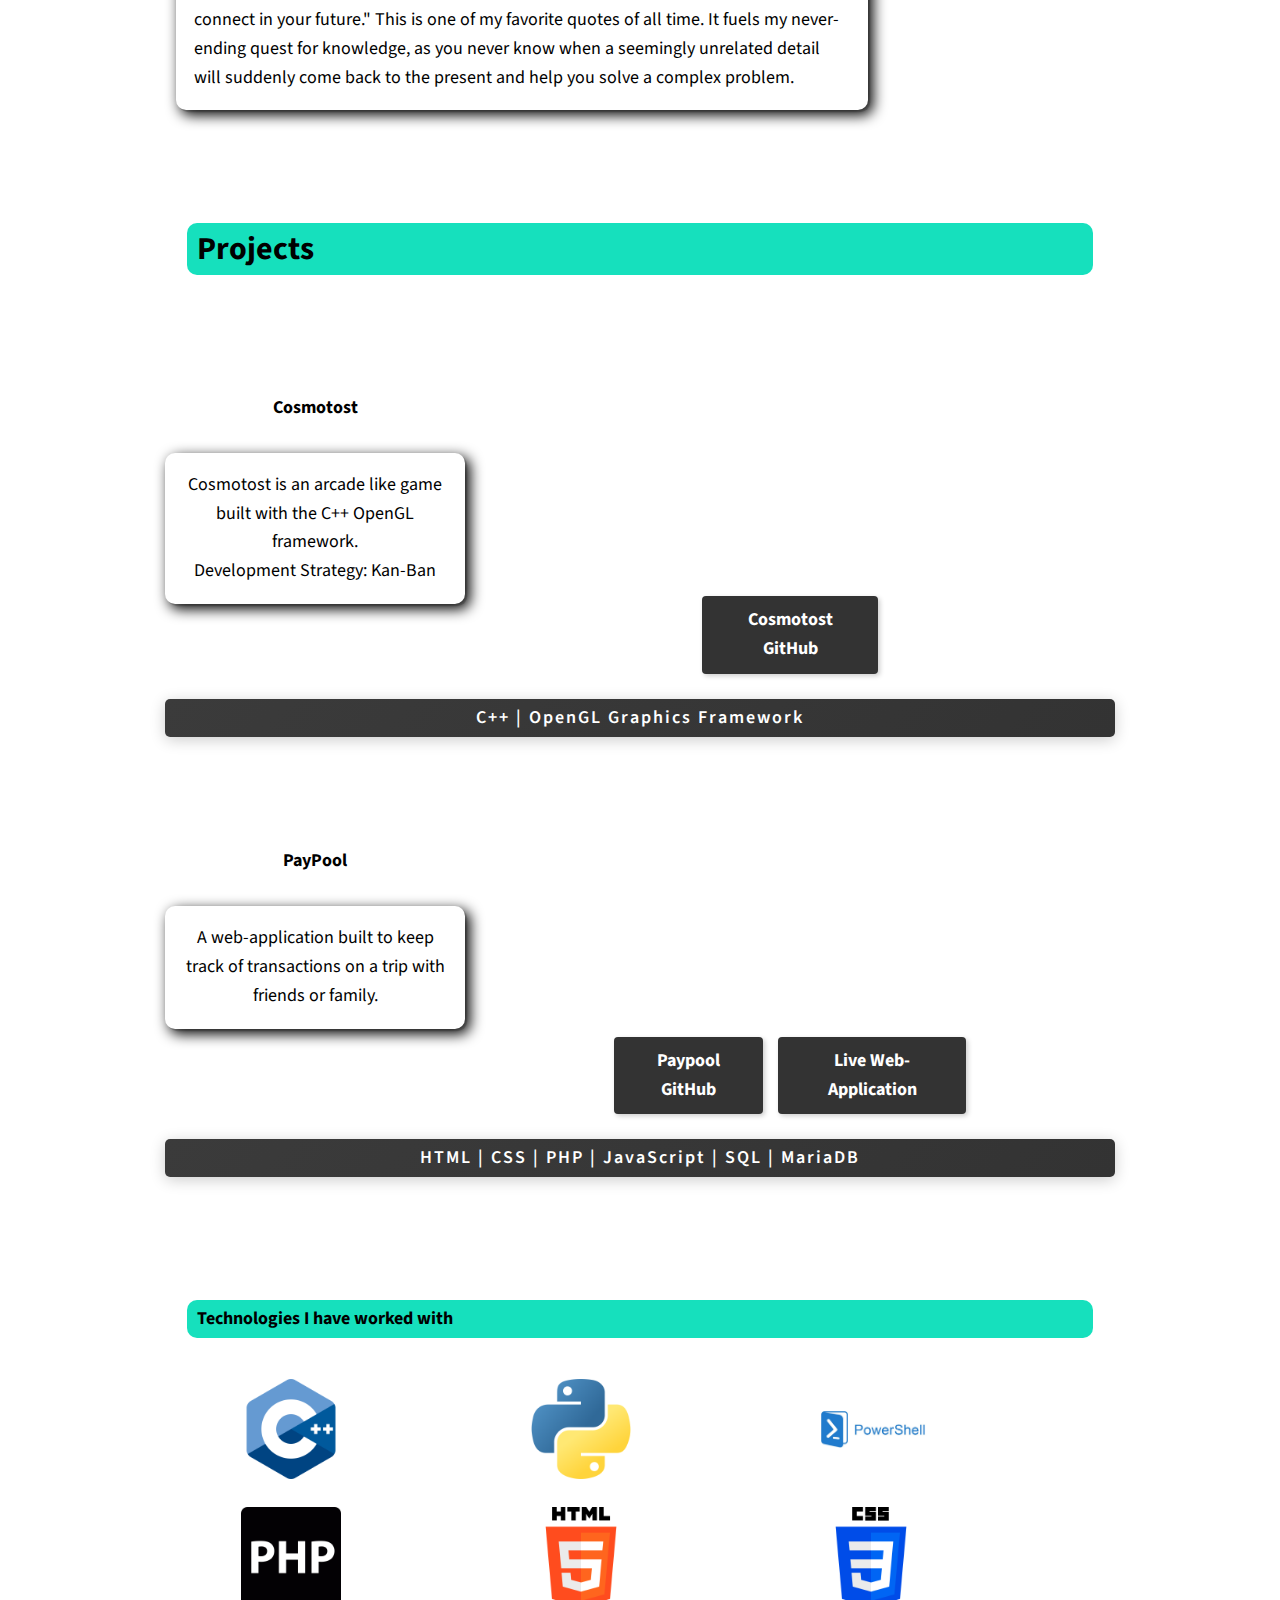
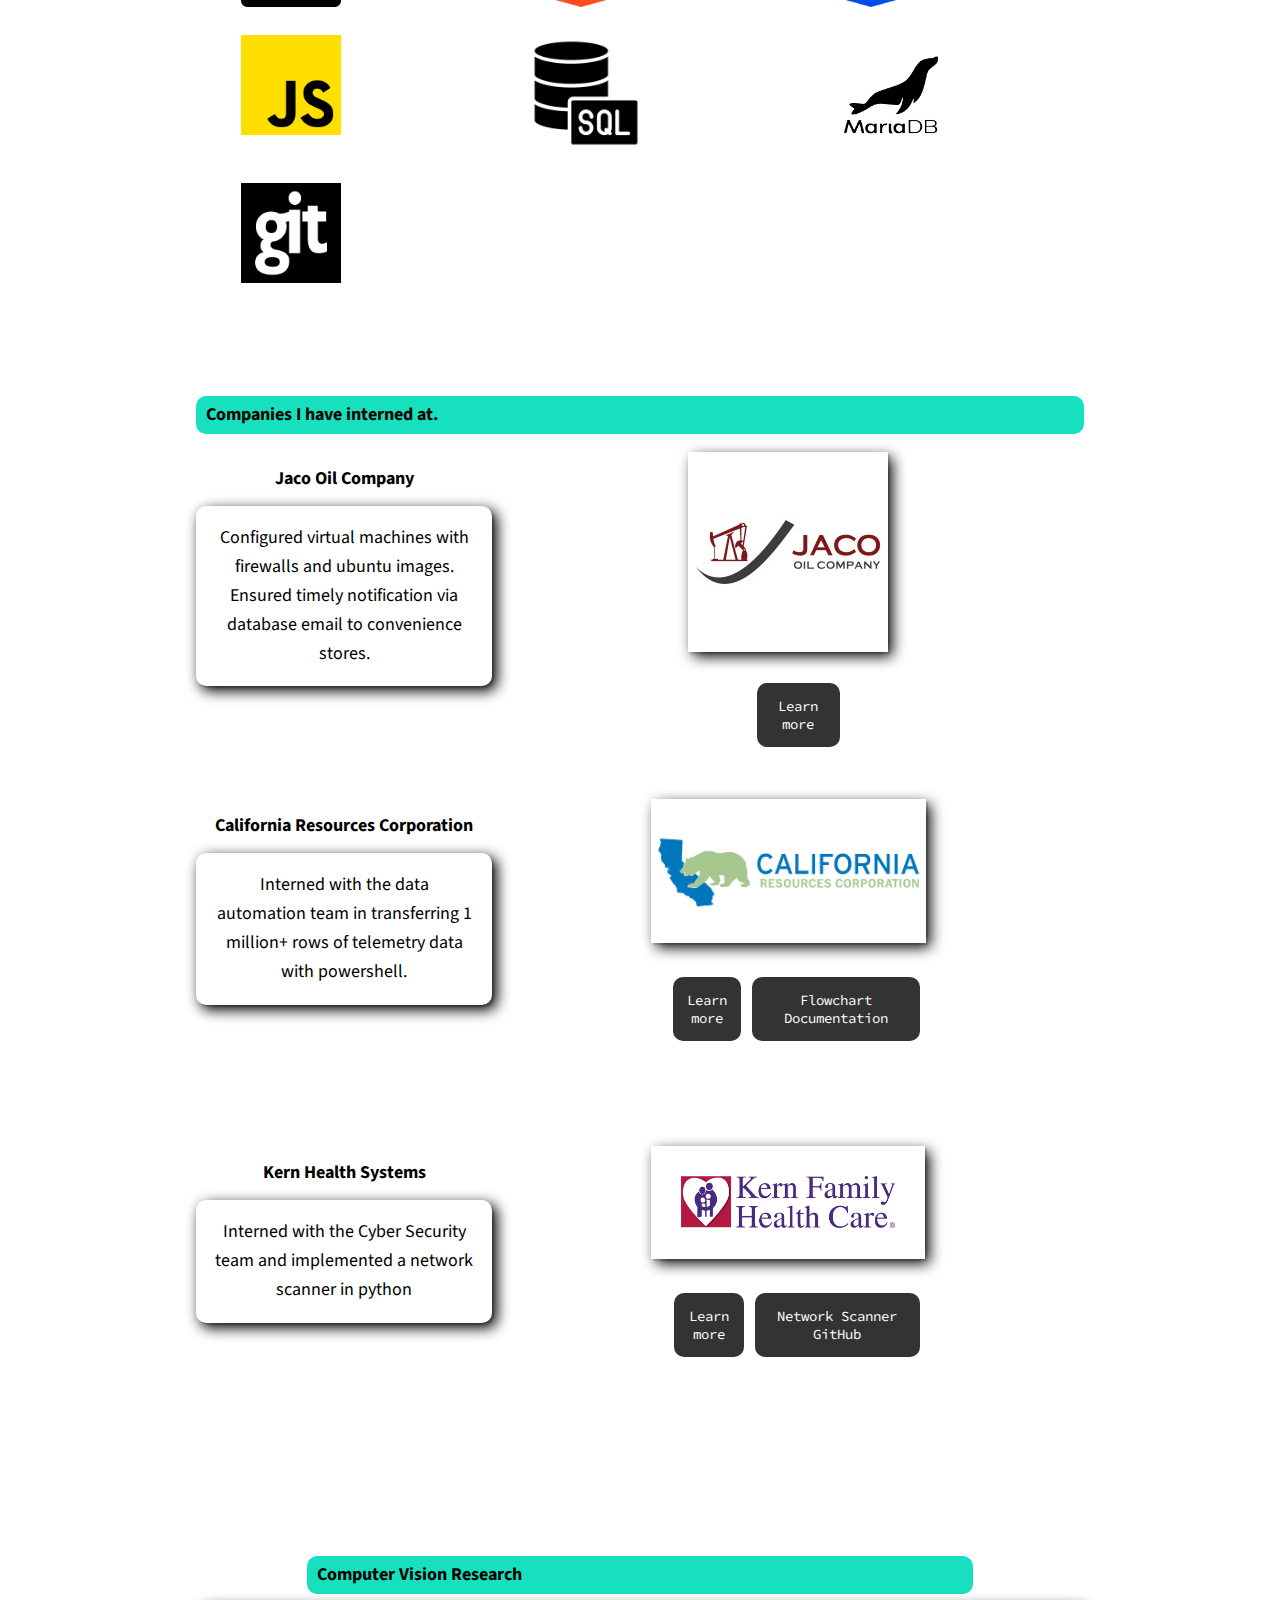
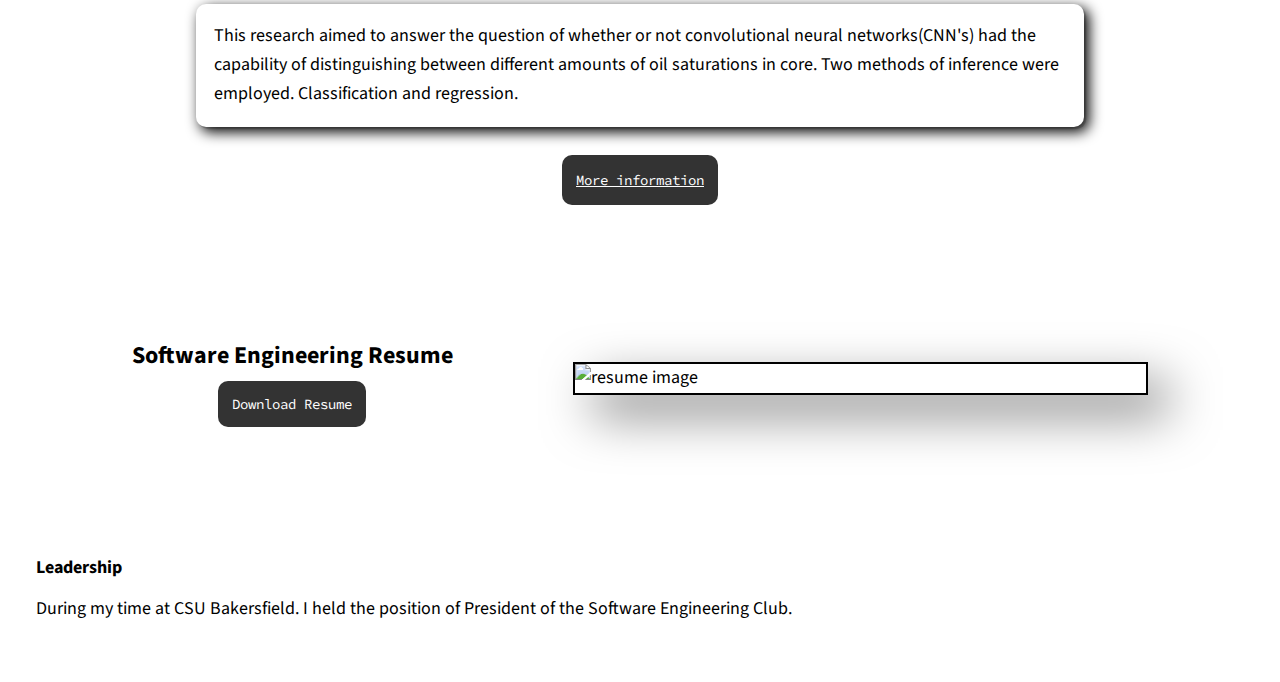
==== commit 61984d74: "[Add]: leadership short description" ====
--- a/index.html
+++ b/index.html
@@ -3,7 +3,7 @@
 <html lang="en">
 <head>
     <meta charset="UTF-8">
-    <meta name="viewport" content="width=device-width, initial-scale=1.0">
+    <meta name="viewport" content="width=device-width, initial-scale=1.0, maximum-scale=1.0, user-scalable=0">
     <title>Daniel's Portfolio</title>
     <link type="image/x-icon" rel="icon" href="./favicon-32x32.png" >
     <link href="https://unpkg.com/ionicons@4.5.10-0/dist/css/ionicons.min.css" rel="stylesheet">
@@ -216,6 +216,7 @@
 
     <section class="Leadership"> 
         <h1>Leadership</h1>
+        <p>During my time at CSU Bakersfield. I held the position of President of the Software Engineering Club.</p>
     </section>
     <script src="./assets/js/index.js"> </script>
 </body>
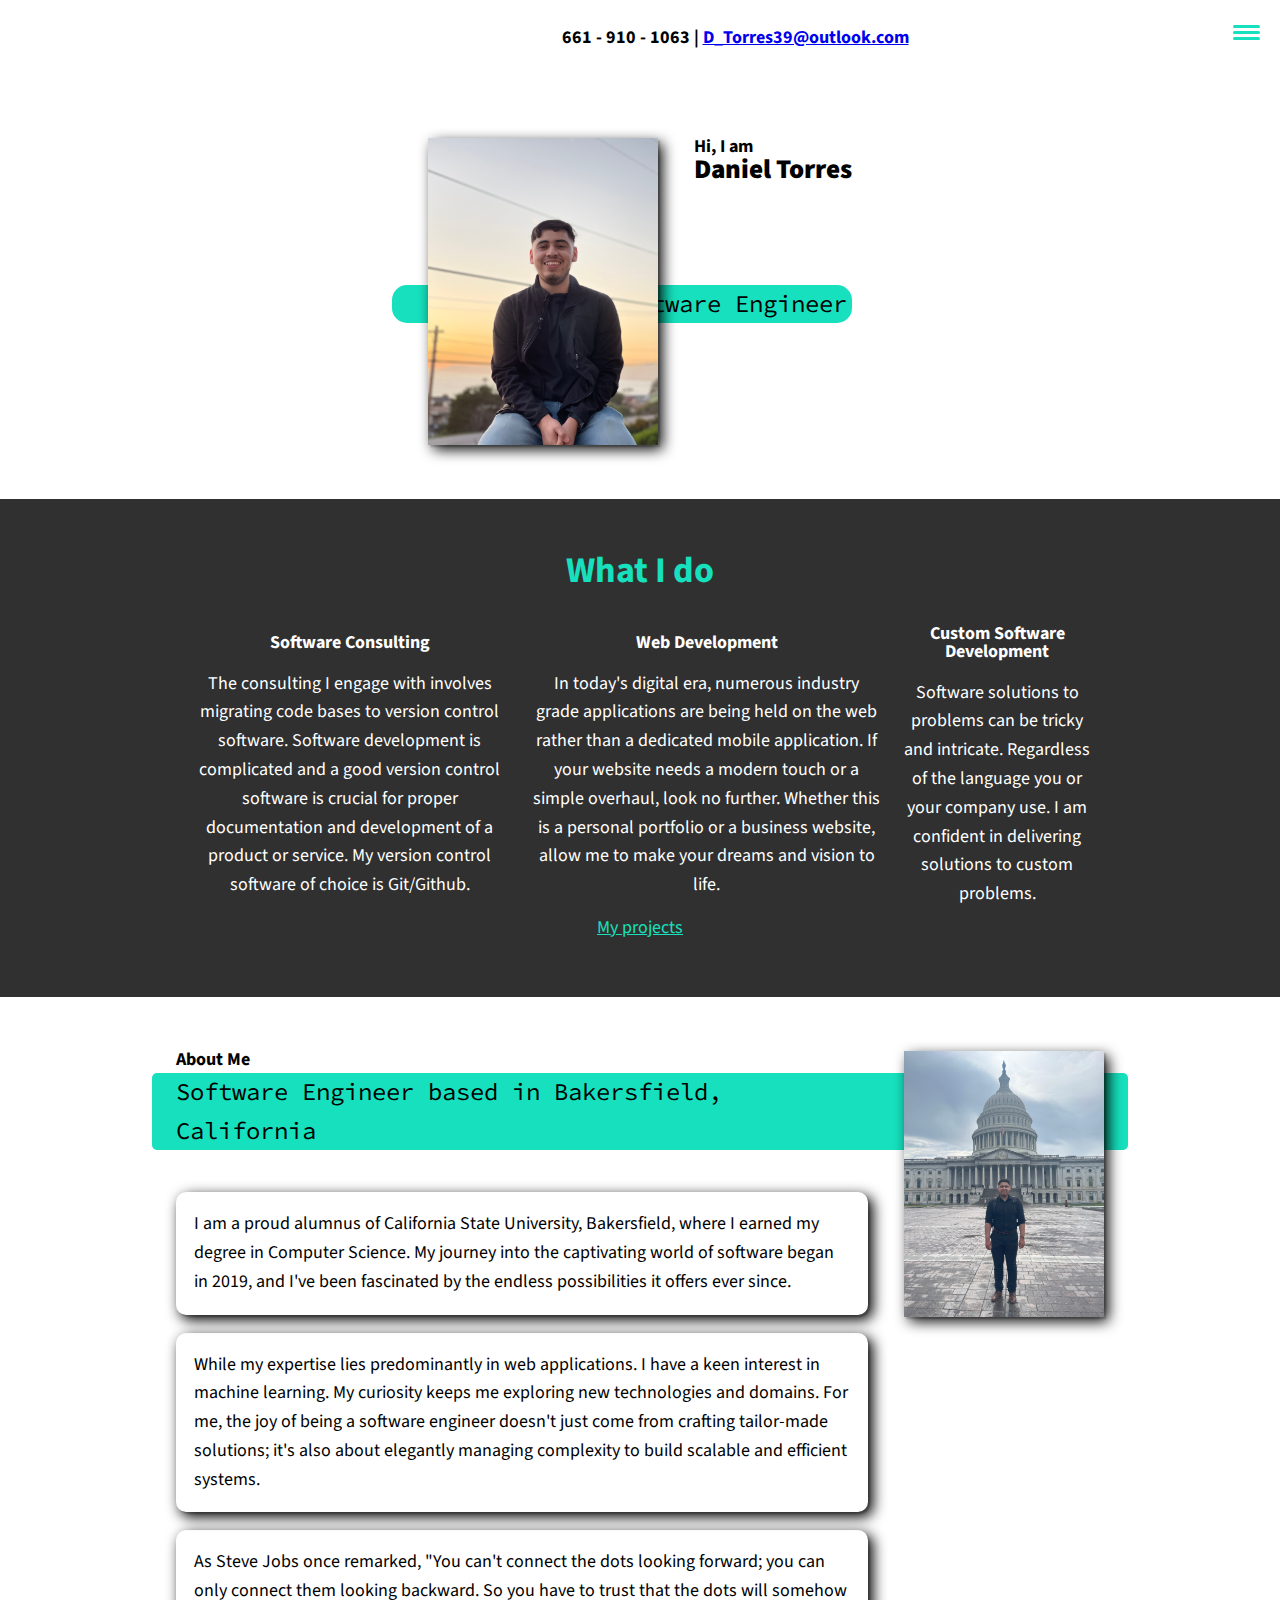
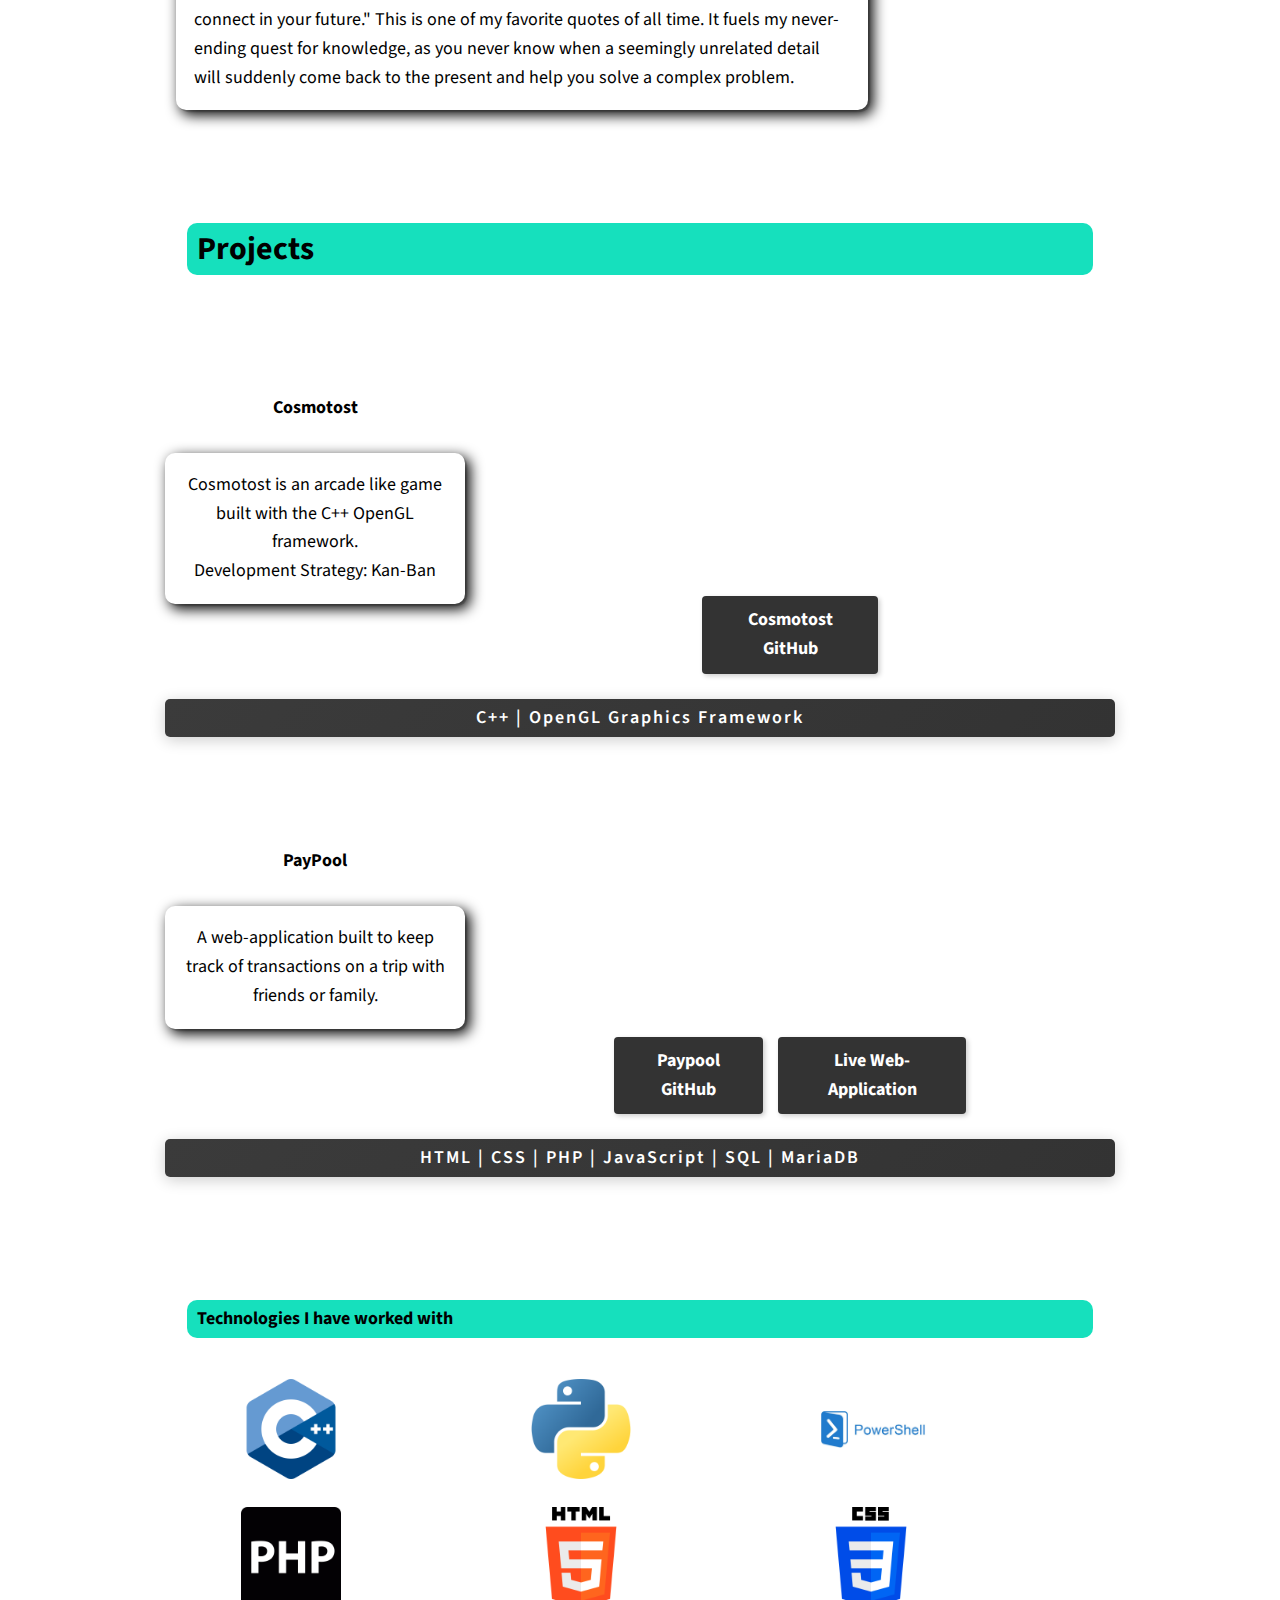
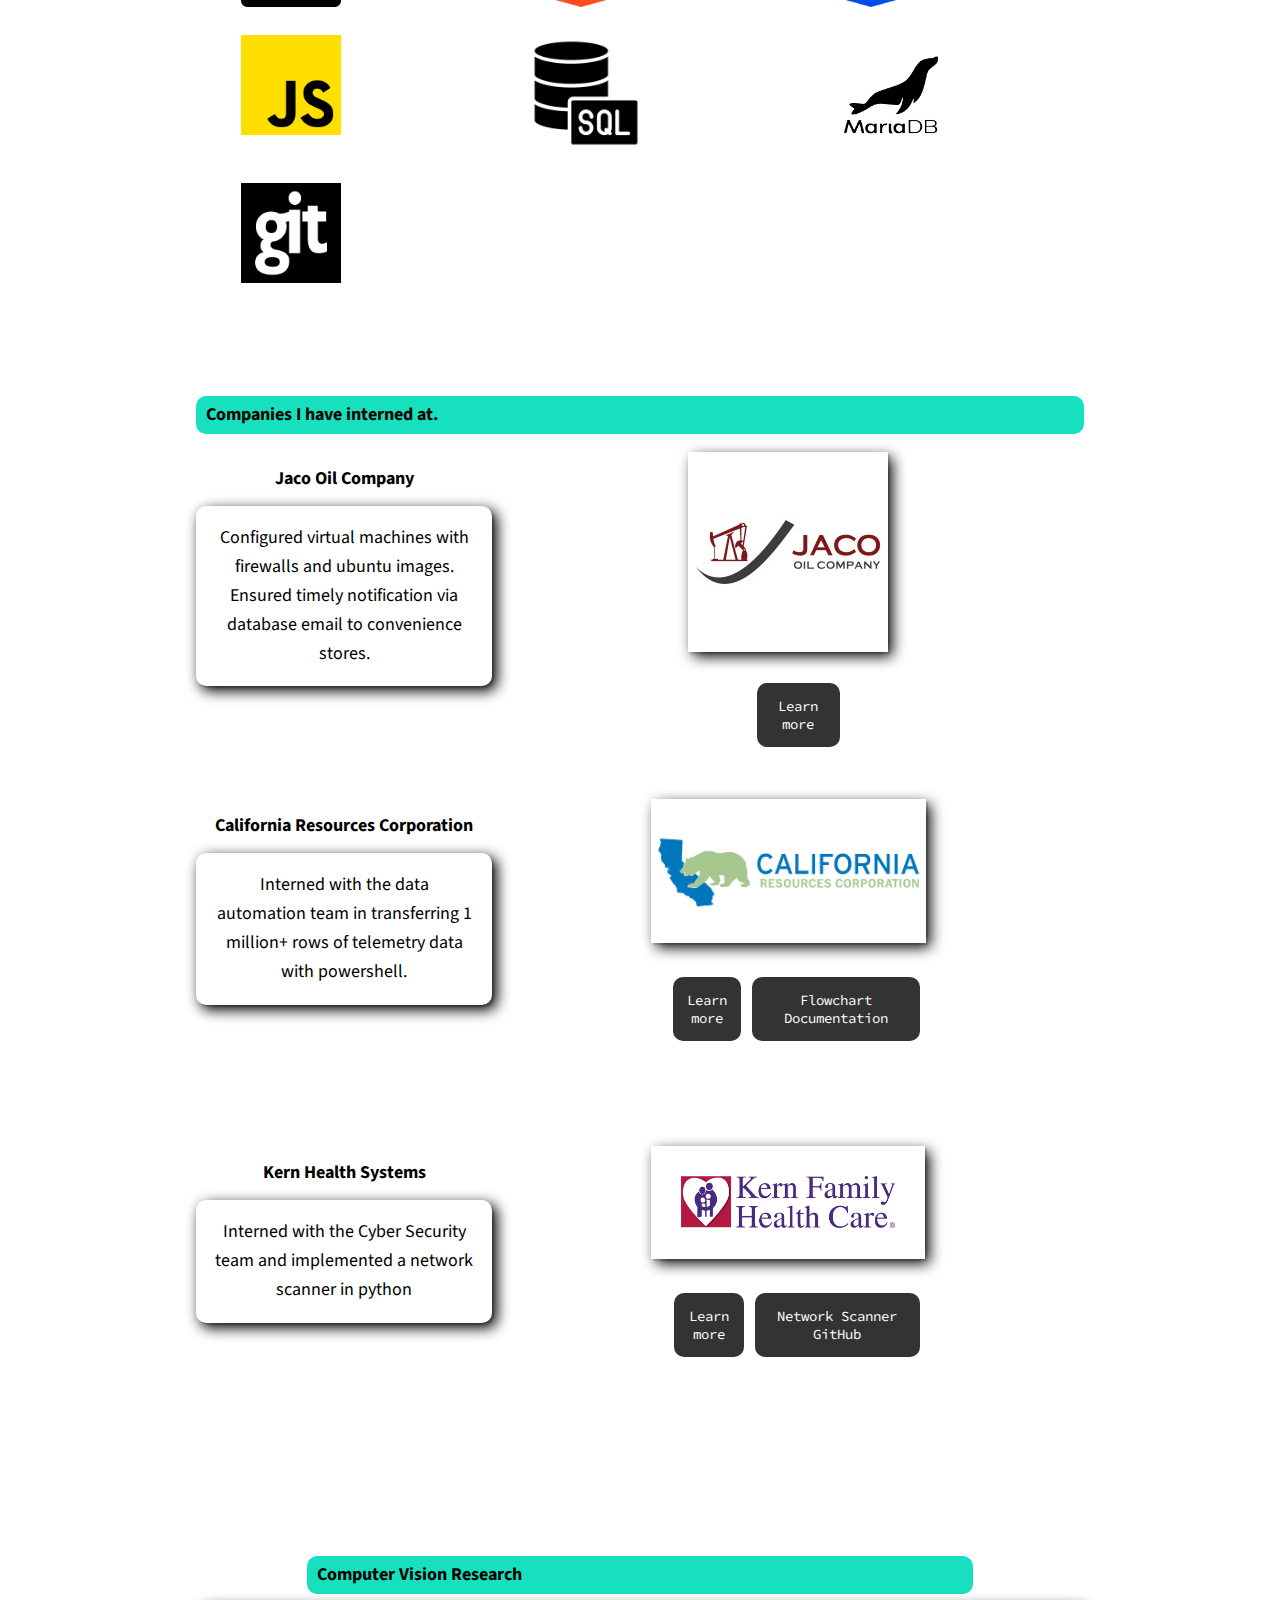
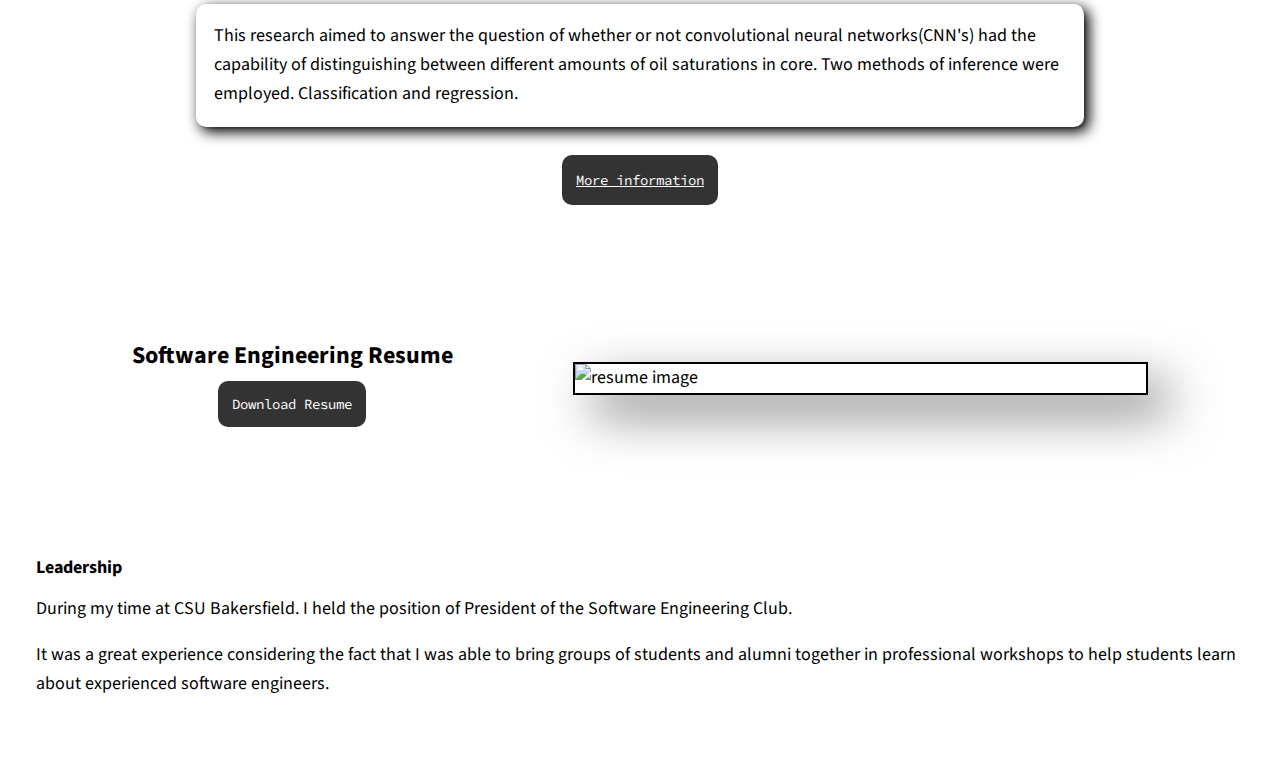
==== commit e19dcdf4: "[Add]: leadership section" ====
--- a/index.html
+++ b/index.html
@@ -217,6 +217,7 @@
     <section class="Leadership"> 
         <h1>Leadership</h1>
         <p>During my time at CSU Bakersfield. I held the position of President of the Software Engineering Club.</p>
+        <p>It was a great experience considering the fact that I was able to bring groups of students and alumni together in professional workshops to help students learn about experienced software engineers.</p>
     </section>
     <script src="./assets/js/index.js"> </script>
 </body>
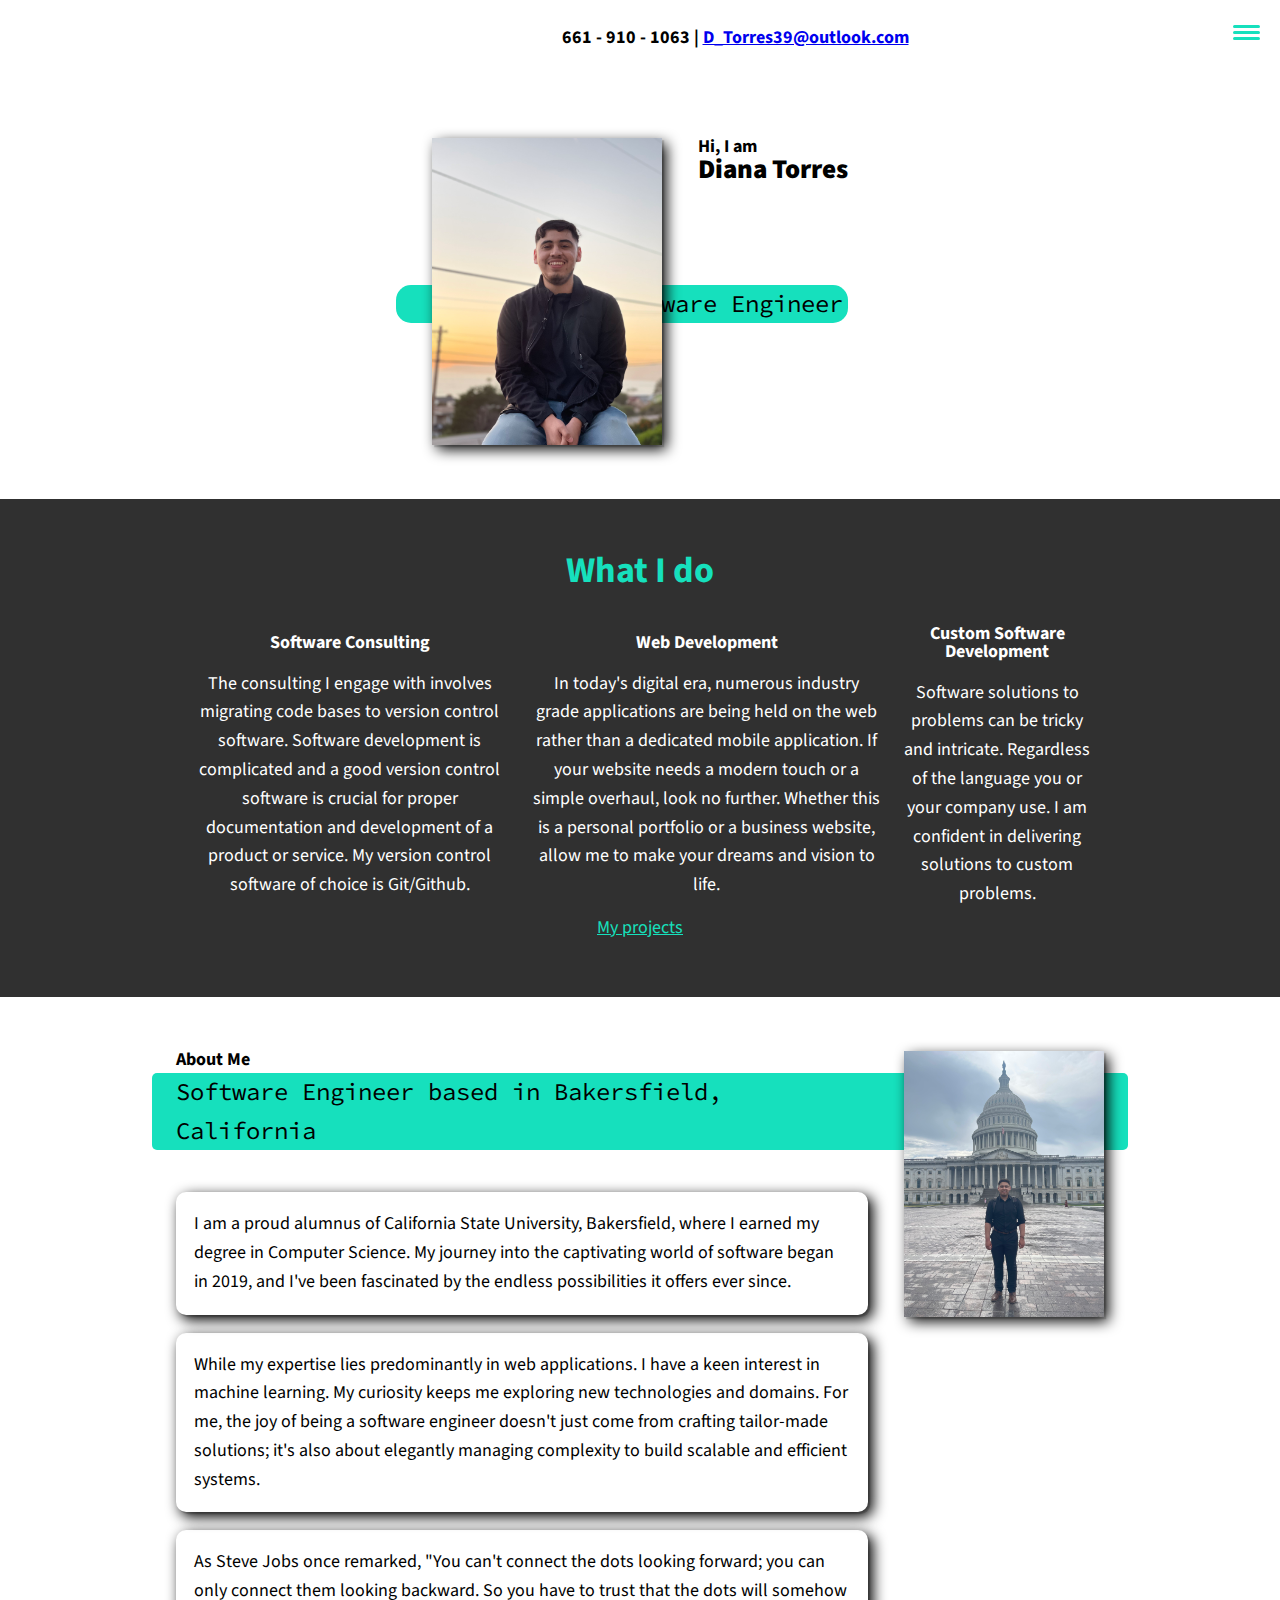
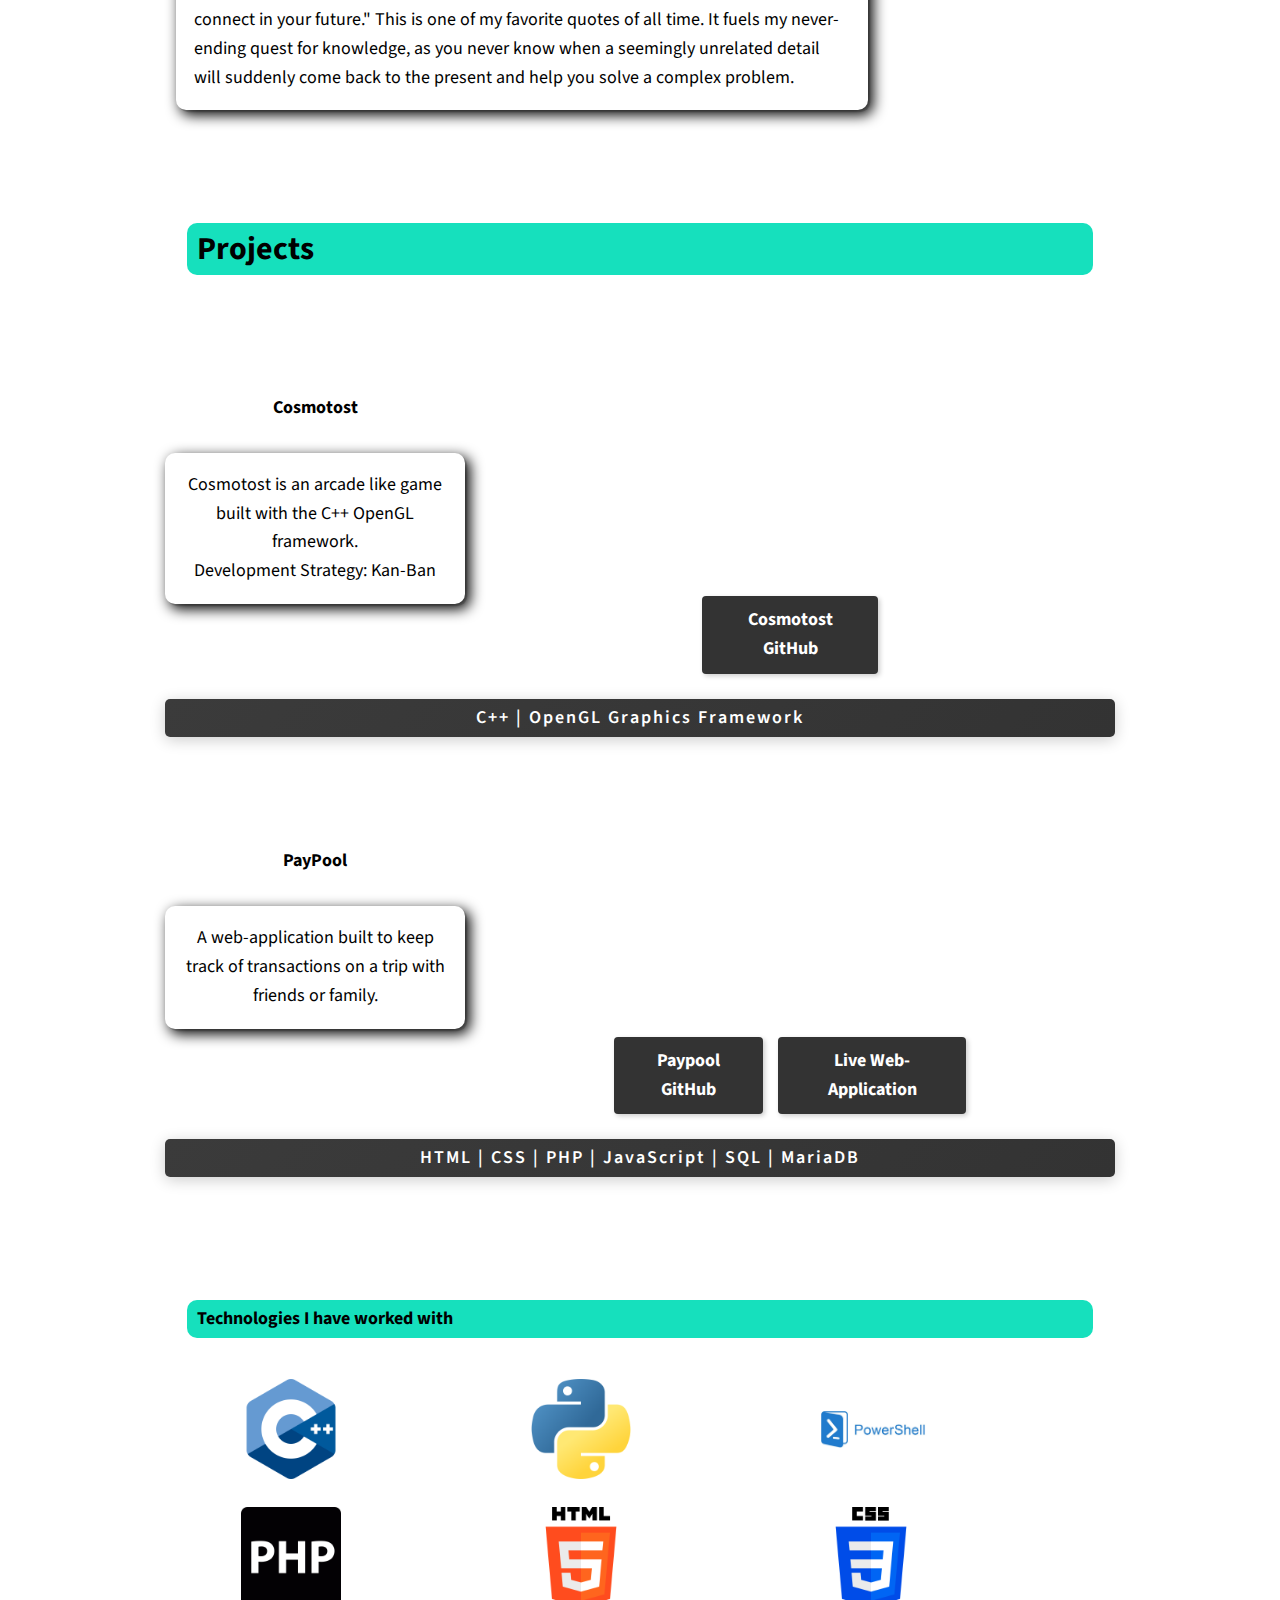
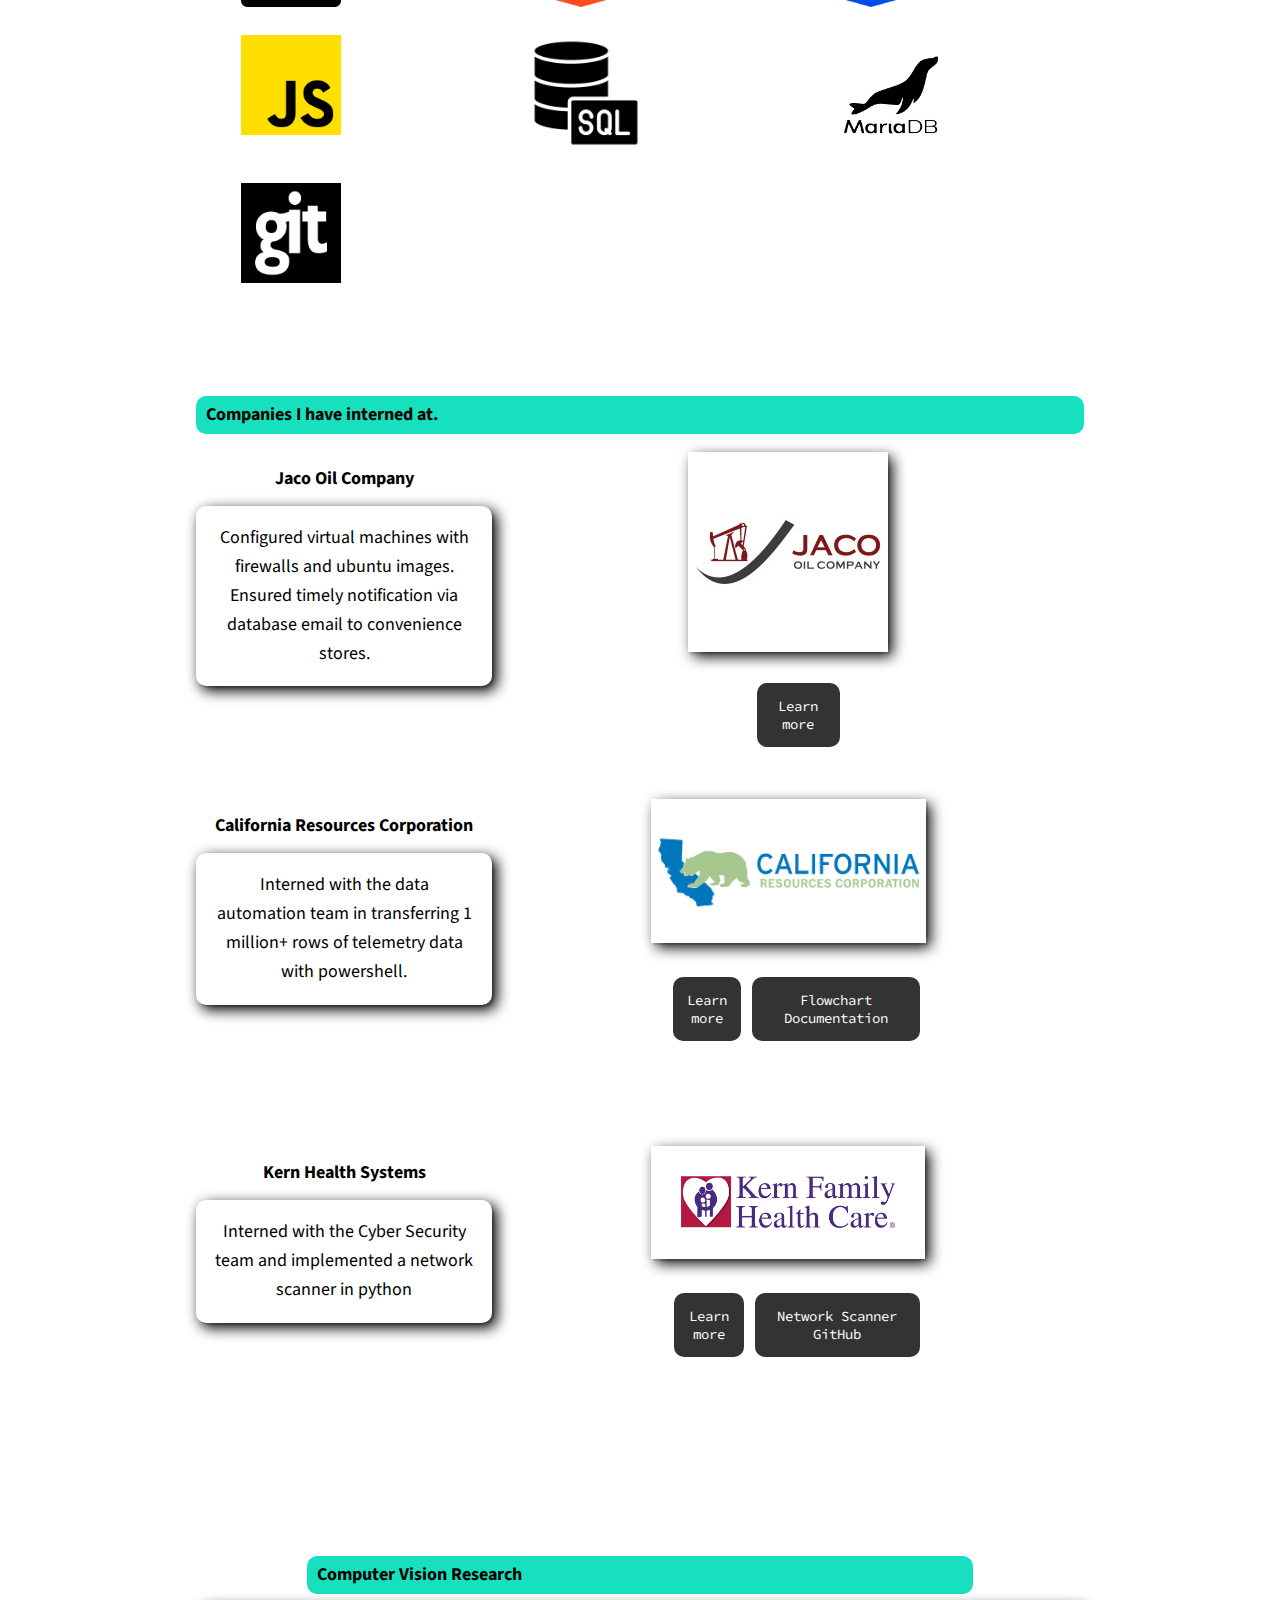
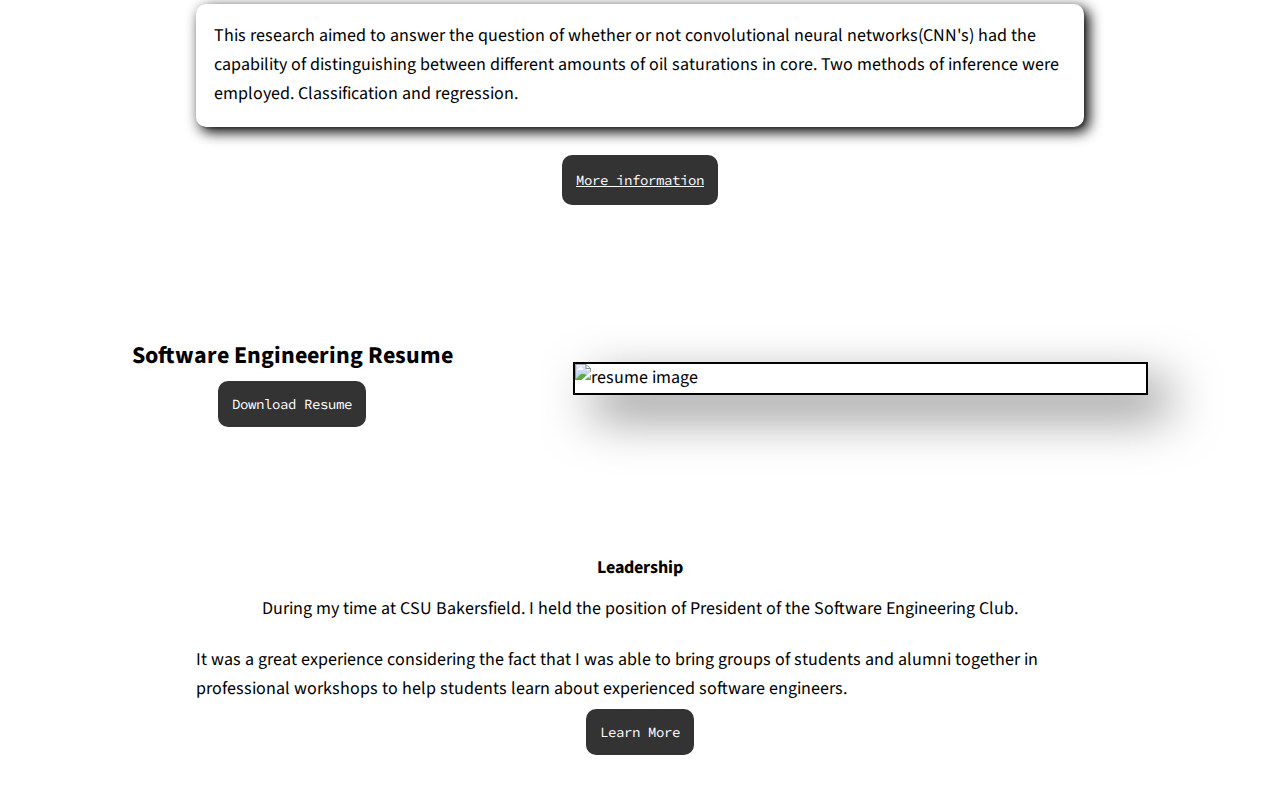
==== commit 9462c44c: "[Add]: centering of leadership section" ====
--- a/index.html
+++ b/index.html
@@ -56,7 +56,7 @@
     <section class="intro" id="home">
         <!-- The double hyphen means that this is a modifier class, meaning it will modify the section title to be a bit different from the default section title-->
         <h1 class="section__title section__title--intro">
-            Hi, I am <strong>Daniel Torres</strong>
+            Hi, I am <strong>Diana Torres</strong>
         </h1>
         <p class="section__subtitle section__subtitle--intro">Software Engineer</p>
         <img class="intro__img" src="./assets/images/me/daniel_beach.jpg" alt="Daniel Torres photo">
@@ -214,10 +214,11 @@
         <img class="resume__image" src="./assets/images/software_engineering_resume.pdf" alt="resume image">
     </section>
 
-    <section class="Leadership"> 
+    <section class="leadership"> 
         <h1>Leadership</h1>
         <p>During my time at CSU Bakersfield. I held the position of President of the Software Engineering Club.</p>
         <p>It was a great experience considering the fact that I was able to bring groups of students and alumni together in professional workshops to help students learn about experienced software engineers.</p>
+        <button class="leadership_button">Learn More</button>
     </section>
     <script src="./assets/js/index.js"> </script>
 </body>
--- a/assets/css/styles.css
+++ b/assets/css/styles.css
@@ -451,7 +451,7 @@
 .company__button {
     margin-left: 20%;
 }
-.my-research {
+.my-research, .leadership {
     display: flex; 
     flex-direction: column;
     align-items: center;
@@ -496,7 +496,8 @@
 .research-button,
 .company__button,
 .network-scanner-github__button,
-.data-automation-documentation__button {
+.data-automation-documentation__button,
+.leadership_button {
     background-color: #333;
     padding: 1em 1em;
     color: white;
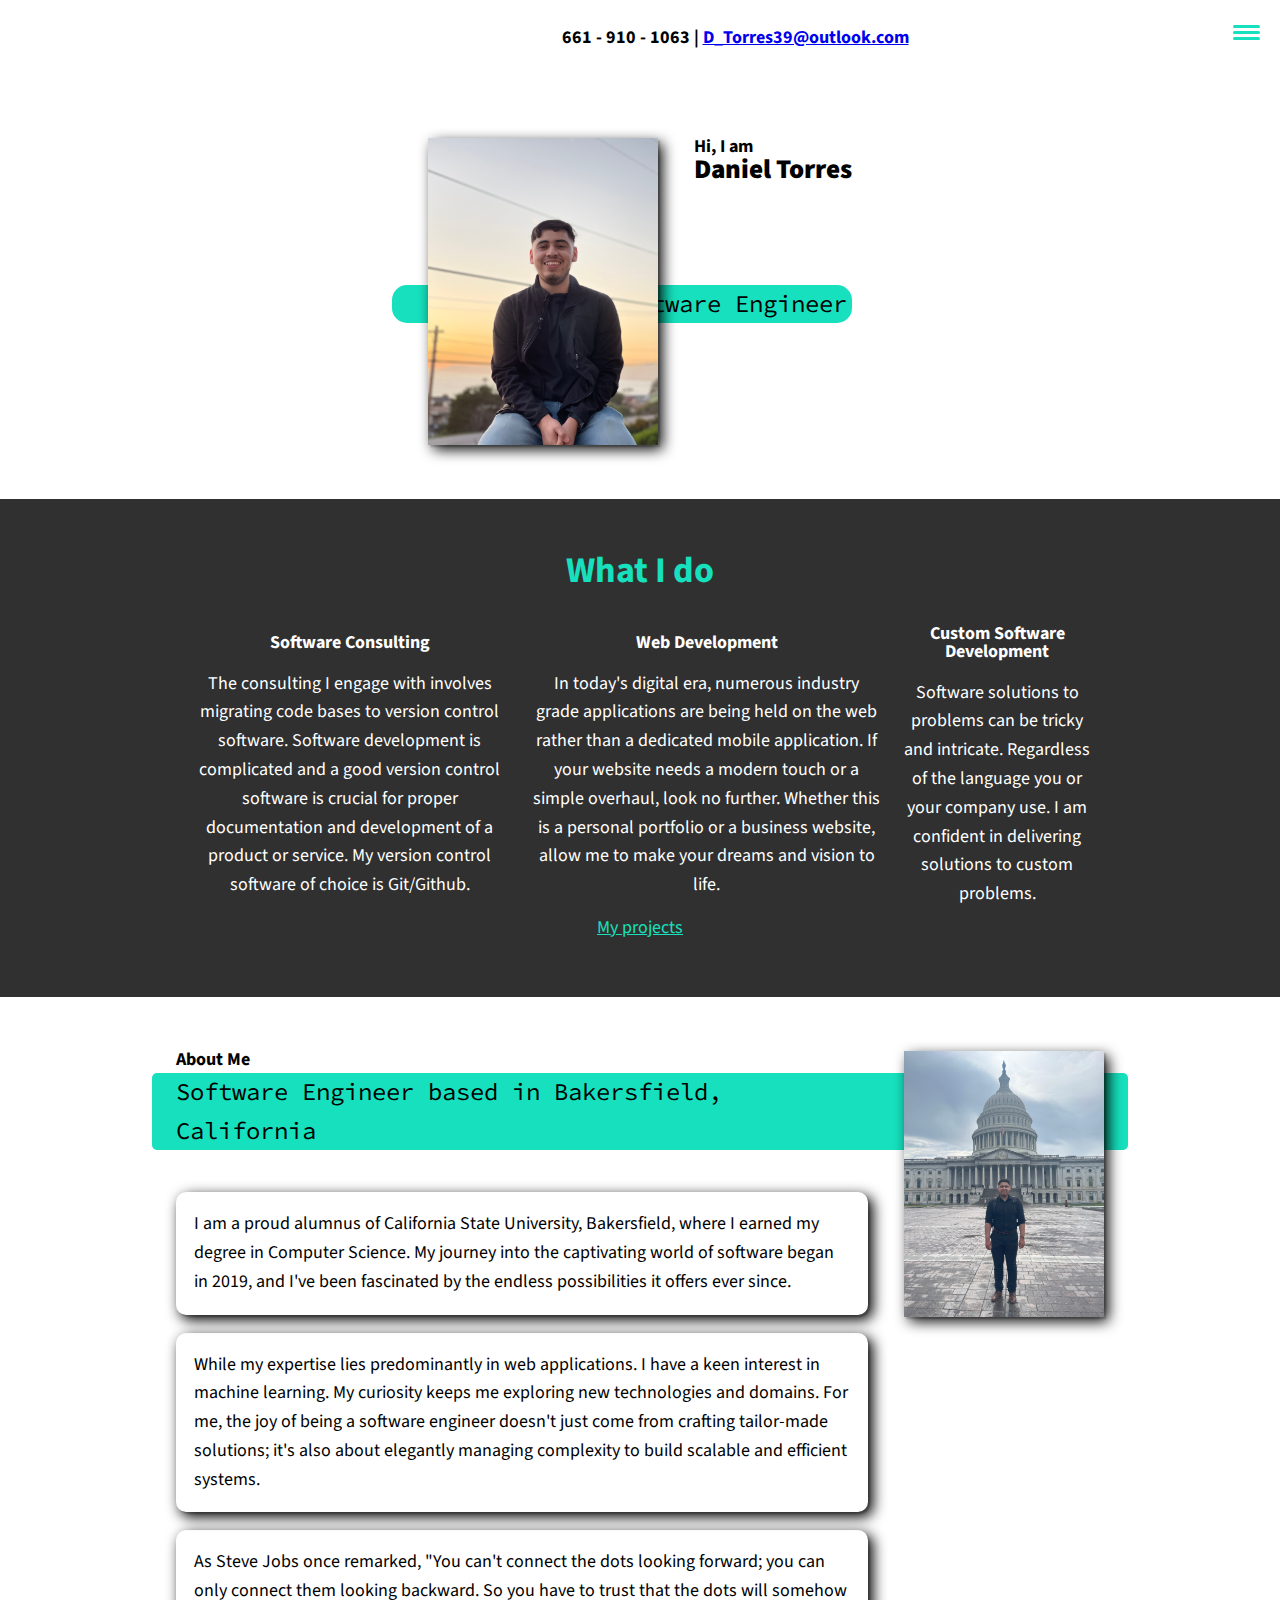
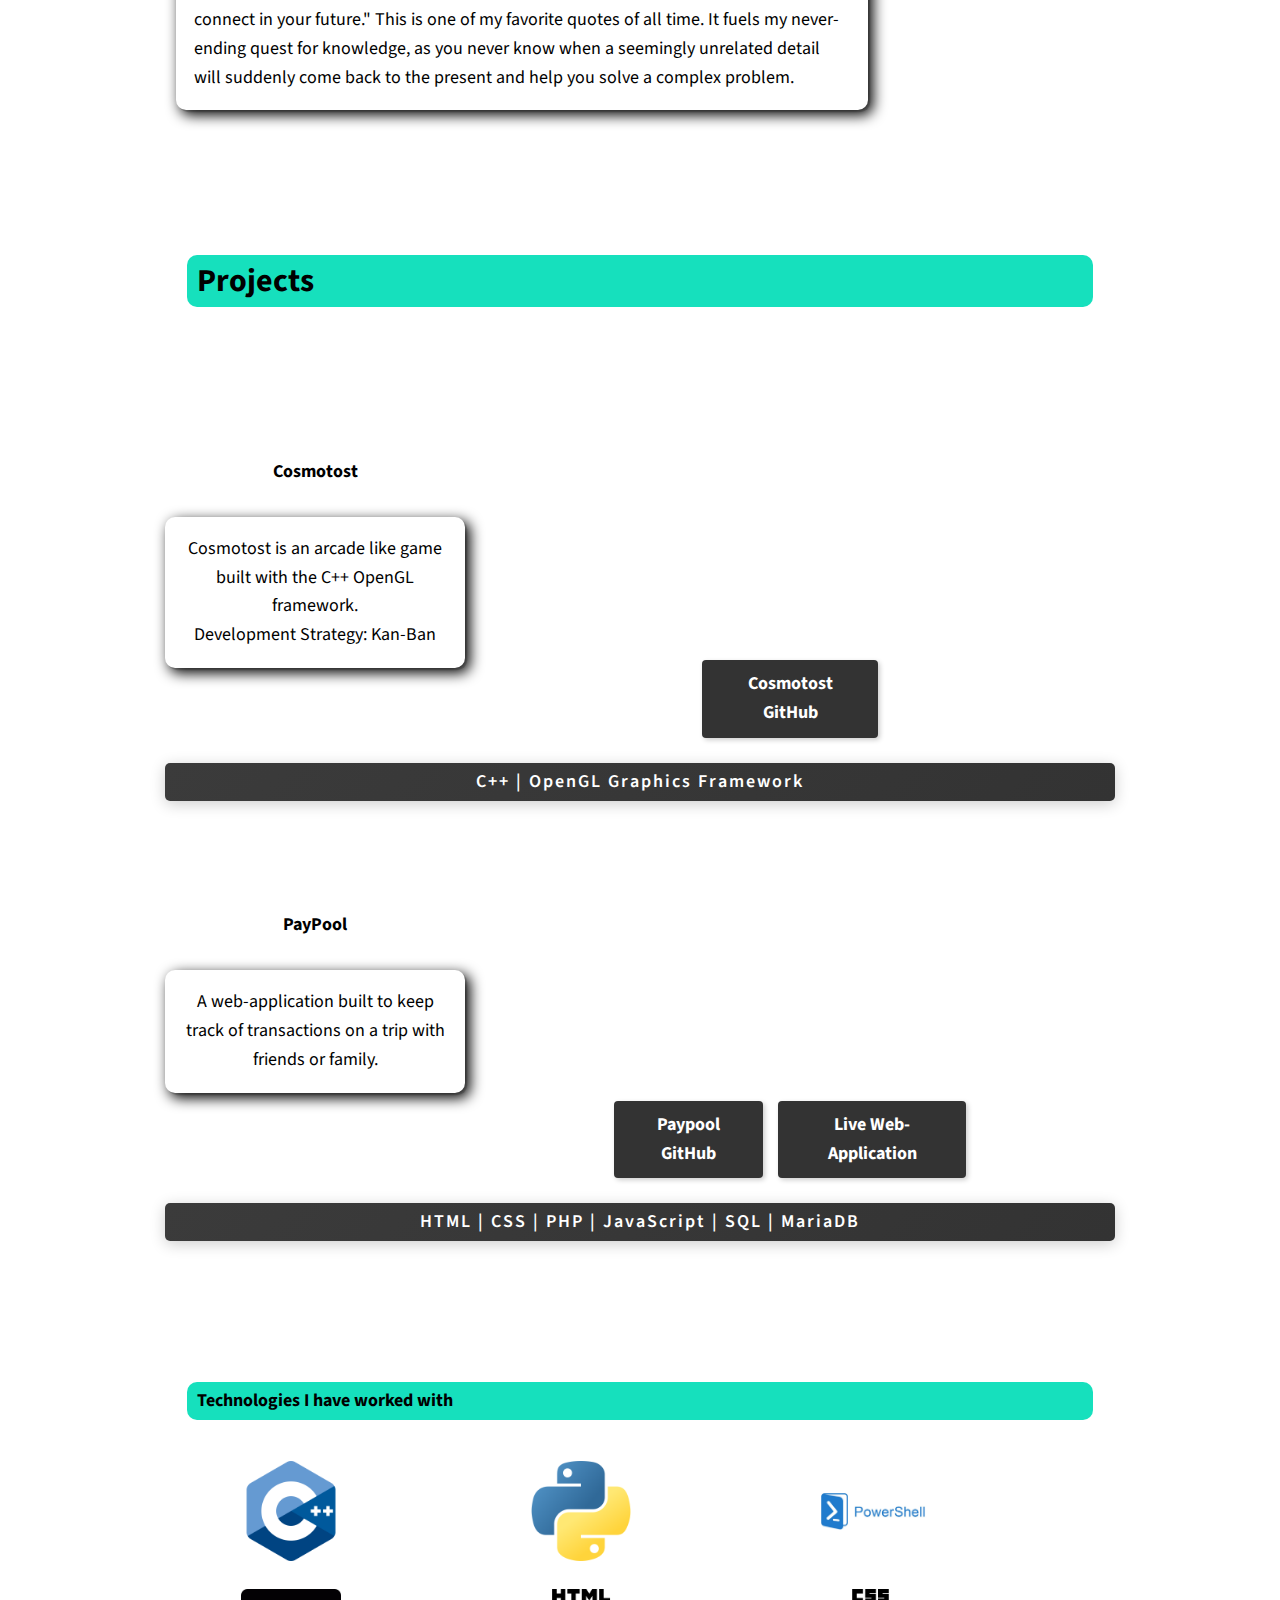
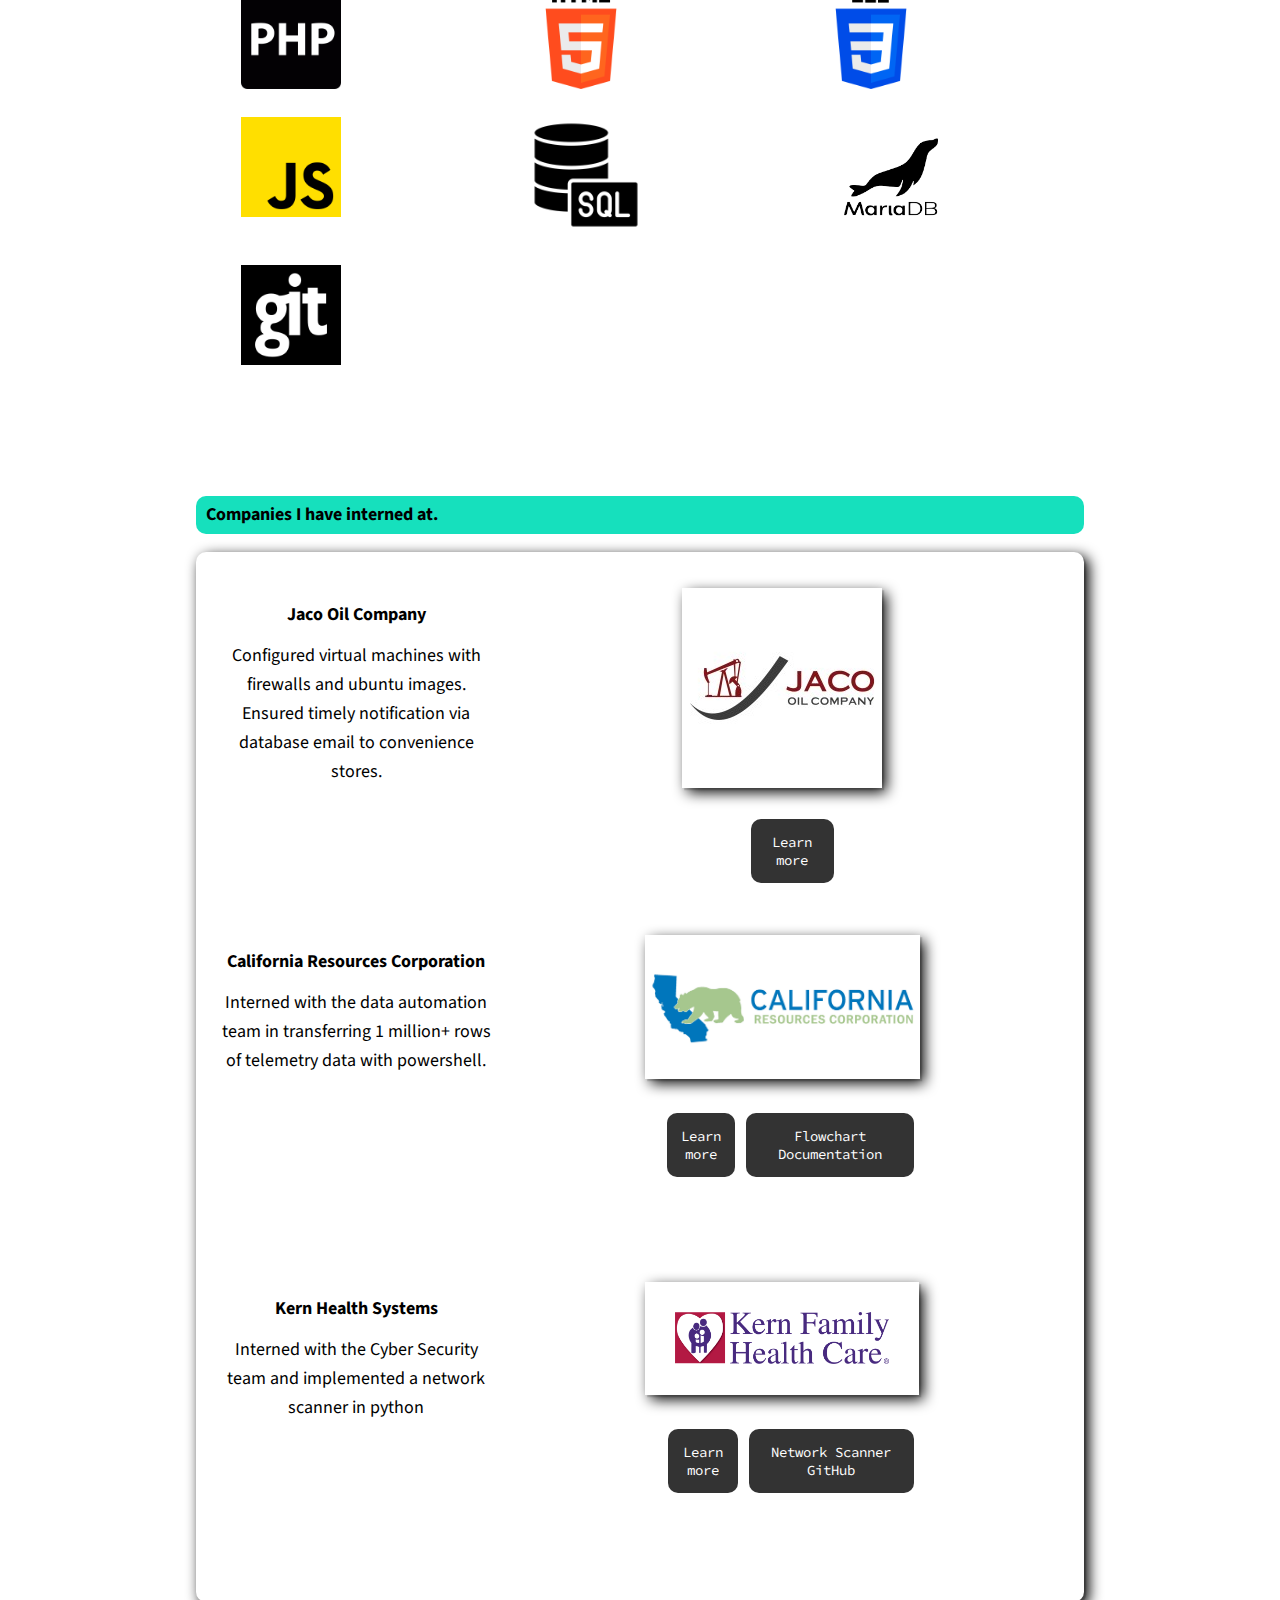
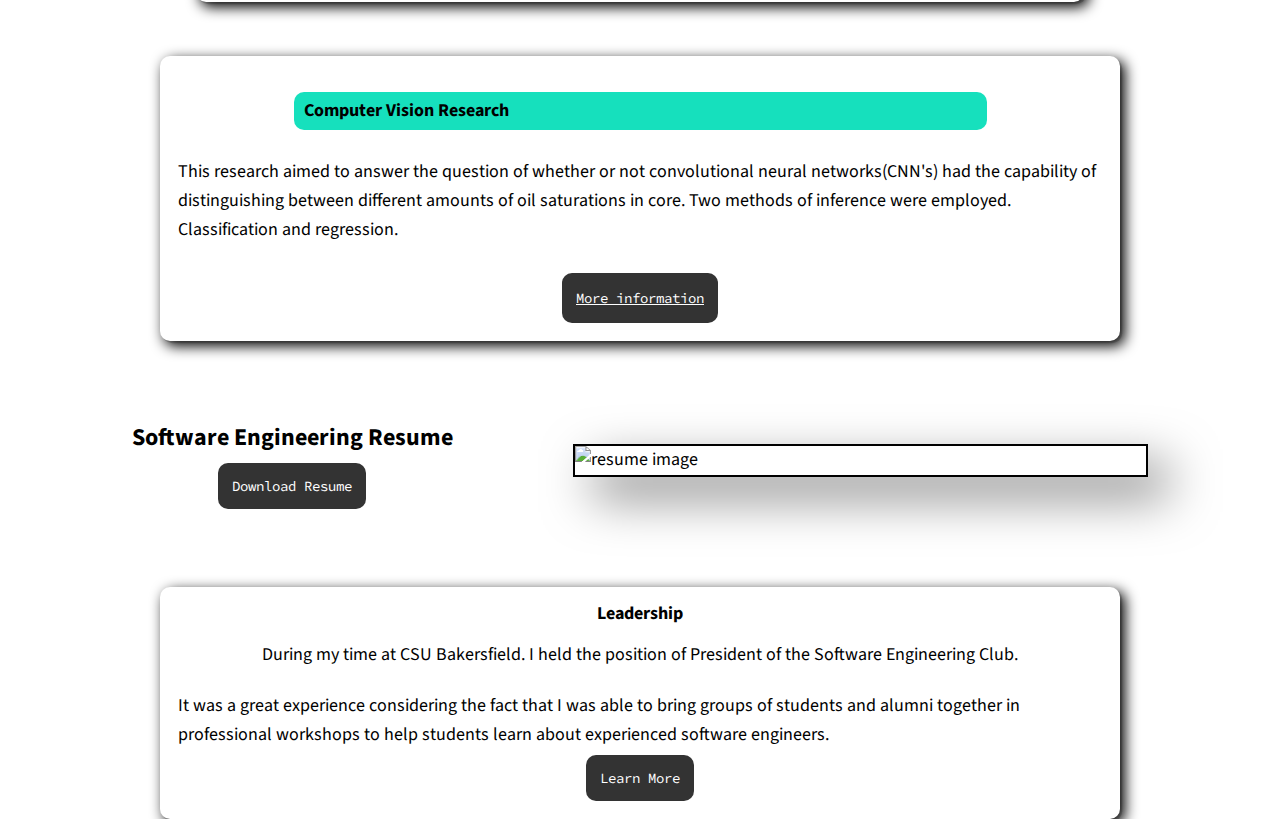
==== commit ca96eaf3: "[Add]: text blocks" ====
--- a/index.html
+++ b/index.html
@@ -56,7 +56,7 @@
     <section class="intro" id="home">
         <!-- The double hyphen means that this is a modifier class, meaning it will modify the section title to be a bit different from the default section title-->
         <h1 class="section__title section__title--intro">
-            Hi, I am <strong>Diana Torres</strong>
+            Hi, I am <strong>Daniel Torres</strong>
         </h1>
         <p class="section__subtitle section__subtitle--intro">Software Engineer</p>
         <img class="intro__img" src="./assets/images/me/daniel_beach.jpg" alt="Daniel Torres photo">
@@ -154,11 +154,11 @@
     
     <section class="intern-companies" id="companies">
         <h2 class="section__title green-background">Companies I have interned at.</h2>
-        <div class="companies">
+        <div class="companies text-block">
             <div class="company jaco">
                 <div class="company__text">
                     <h2>Jaco Oil Company</h2>
-                    <p class="text-block">Configured virtual machines with firewalls and ubuntu images. Ensured timely notification via database email to convenience stores.</p>
+                    <p>Configured virtual machines with firewalls and ubuntu images. Ensured timely notification via database email to convenience stores.</p>
                 </div>
                 <div class="company__image">
                     <img src="./assets/images/internships/jaco_logo.png" alt="Jaco oil logo">
@@ -170,7 +170,7 @@
             <div class="company CRC">
                 <div class="company__text">
                     <h2> California Resources Corporation</h2>
-                    <p class="text-block">Interned with the data automation team in transferring 1 million+ rows of telemetry data with powershell.</p>
+                    <p>Interned with the data automation team in transferring 1 million+ rows of telemetry data with powershell.</p>
                 </div>
                 <div class="company__image">
                     <img src="./assets/images/internships/CRC.png" alt="CRC logo">
@@ -184,7 +184,7 @@
             <div class="company kern">
                 <div class="company__text">
                     <h2>Kern Health Systems</h2>
-                    <p class="text-block">Interned with the Cyber Security team and implemented a network scanner in python</p>
+                    <p>Interned with the Cyber Security team and implemented a network scanner in python</p>
                 </div>
                 <div class="company__image">
                     <img src="./assets/images/internships/kern.png" alt="kern logo">
@@ -198,9 +198,9 @@
     </section>
 
      <!-- My work -->
-    <section class="my-research" id="research">
+    <section class="my-research text-block" id="research">
         <h2 class="section__title green-background">Computer Vision Research</h2>
-        <p class="section__subtitle text-block">This research aimed to answer the question of whether or not convolutional neural networks(CNN's) had the capability of distinguishing between different amounts of oil saturations in core. Two methods of inference were employed. Classification and regression.</p>
+        <p class="section__subtitle">This research aimed to answer the question of whether or not convolutional neural networks(CNN's) had the capability of distinguishing between different amounts of oil saturations in core. Two methods of inference were employed. Classification and regression.</p>
         <a class="button research-button" href="./pages/research.html">More information</a>
     </section>
 
@@ -214,7 +214,7 @@
         <img class="resume__image" src="./assets/images/software_engineering_resume.pdf" alt="resume image">
     </section>
 
-    <section class="leadership"> 
+    <section class="leadership text-block"> 
         <h1>Leadership</h1>
         <p>During my time at CSU Bakersfield. I held the position of President of the Software Engineering Club.</p>
         <p>It was a great experience considering the fact that I was able to bring groups of students and alumni together in professional workshops to help students learn about experienced software engineers.</p>
--- a/assets/css/styles.css
+++ b/assets/css/styles.css
@@ -372,7 +372,7 @@
     background-color: #16e0bd;
     padding: 10px;
     width: 75%;
-    margin: 0 auto;
+    margin: 1em auto;
     border-radius: 10px;;
 }
 .my-technologies__images {
